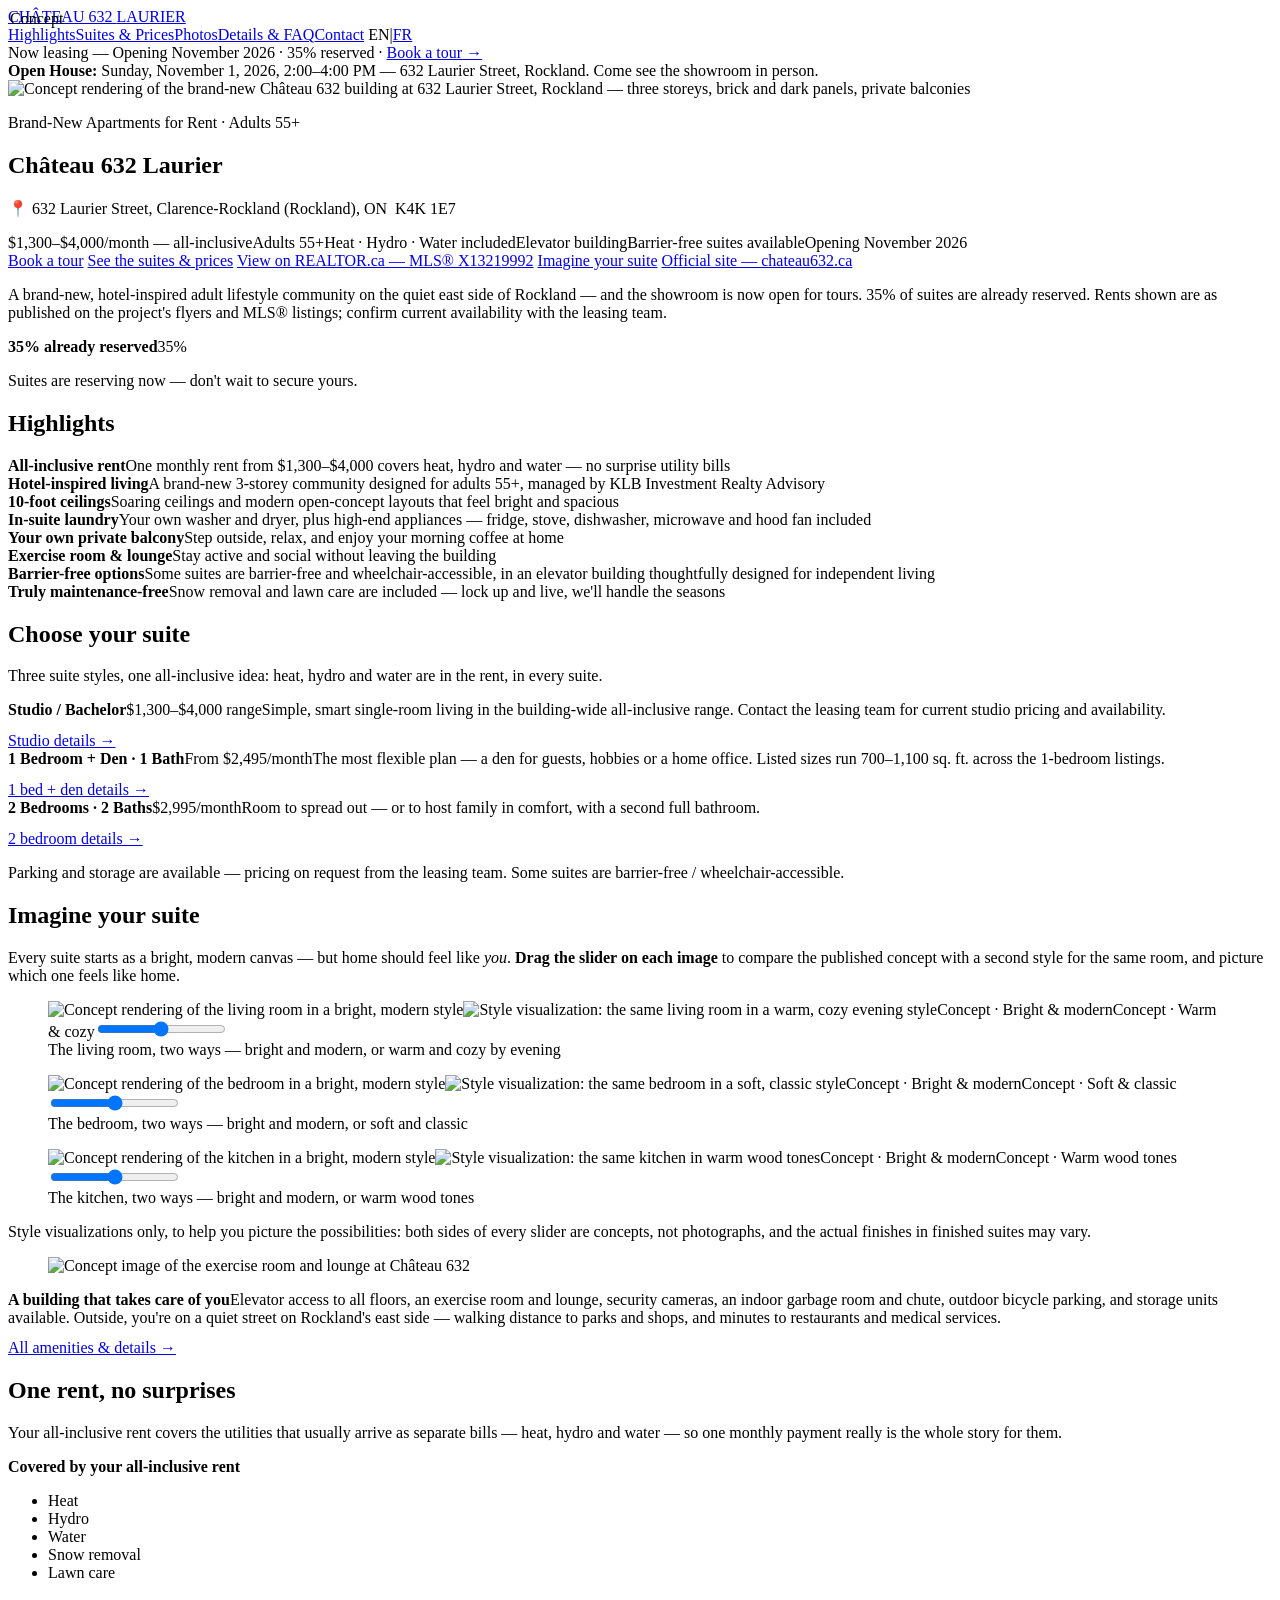
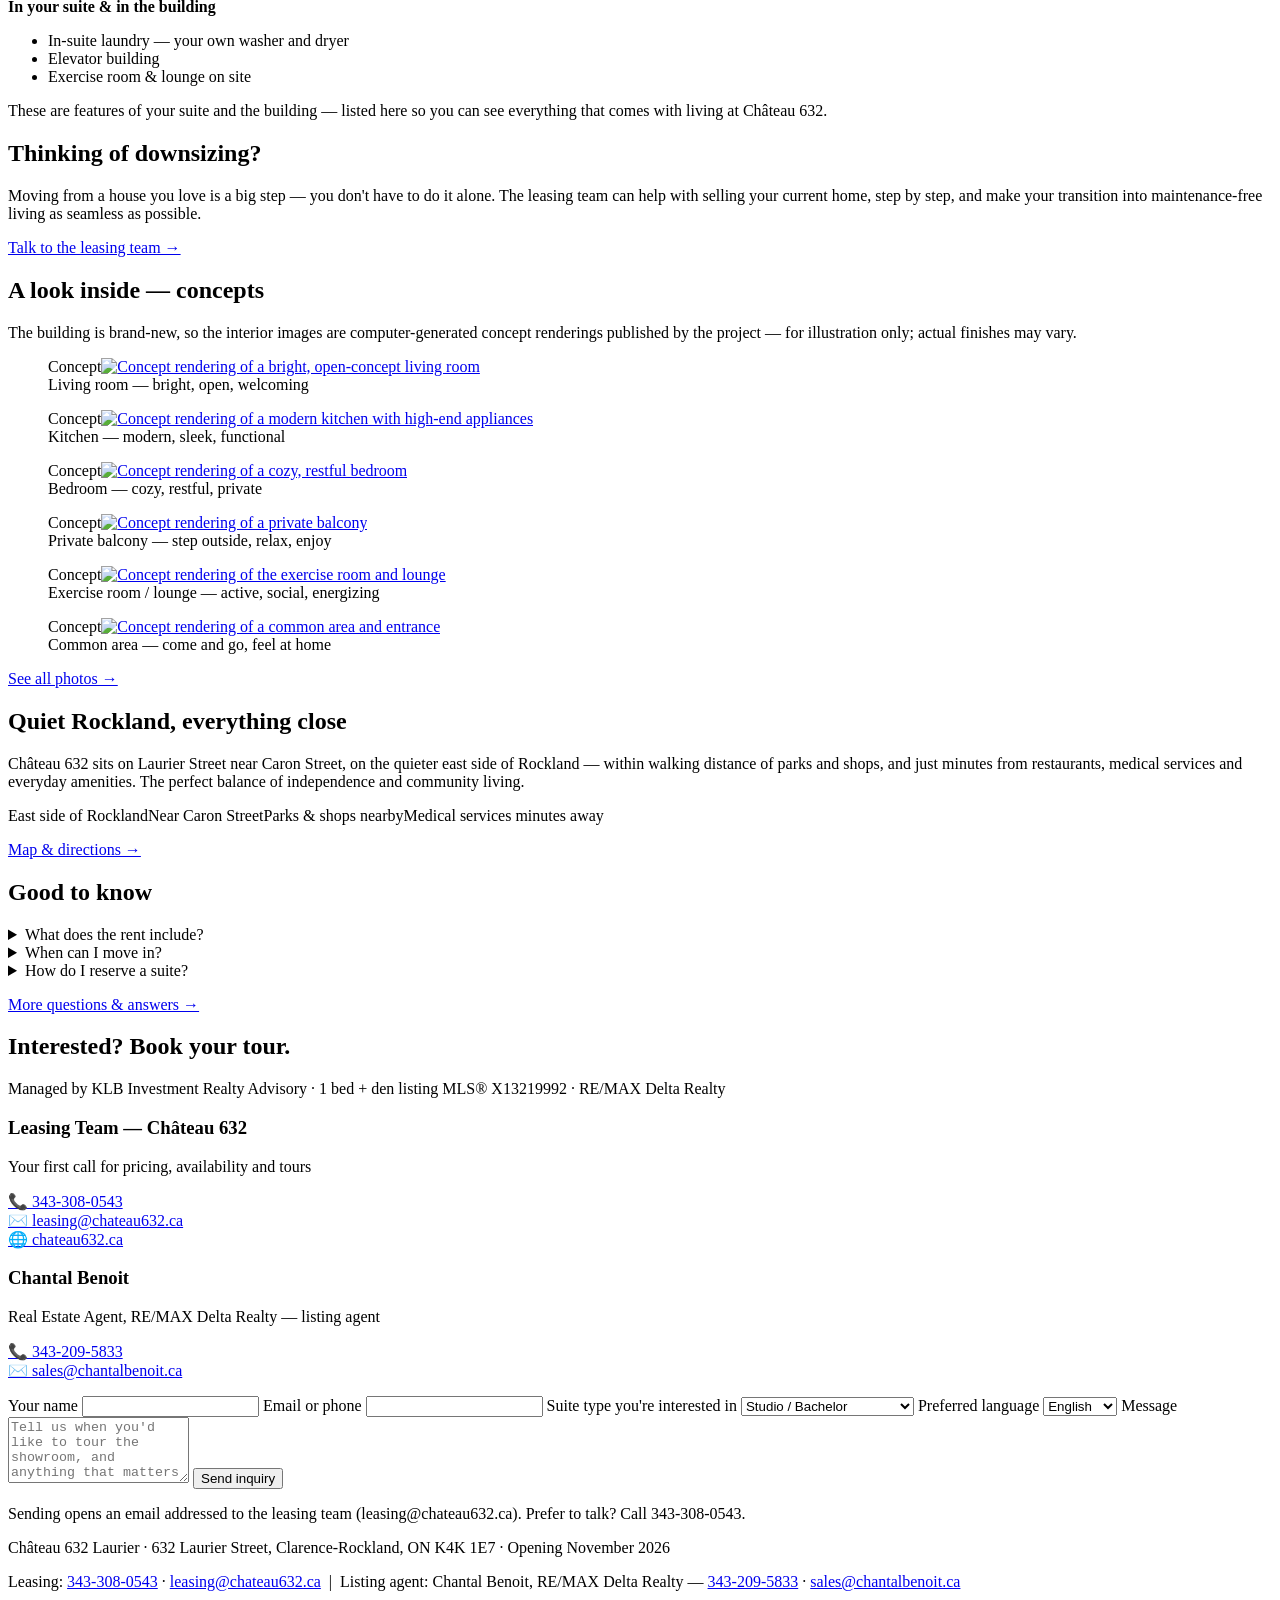
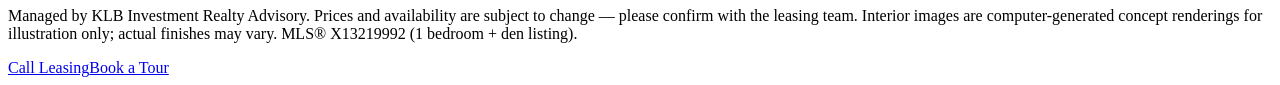
==== index.html @ 570d23df "Château 632 site v3 — root pages" ====
<!DOCTYPE html>
<html lang="en">
<head>
<meta charset="UTF-8">
<meta name="viewport" content="width=device-width, initial-scale=1">
<title>Château 632 Laurier — Brand-New 55+ Apartments for Rent in Rockland, ON | Opening November 2026</title>
<meta name="description" content="Brand-new hotel-inspired 55+ apartment community at 632 Laurier Street, Clarence-Rockland, ON K4K 1E7. Studio, 1 bed + den and 2 bed suites, $1,300–$4,000/month all-inclusive (heat, hydro, water). Opening November 2026 — now reserving. Leasing: 343-308-0543.">
<link rel="canonical" href="https://rockland-rentals.github.io/chateau-632-laurier/">
<link rel="alternate" hreflang="fr" href="fr/">
<link rel="alternate" hreflang="en" href="./">
<link rel="preconnect" href="https://fonts.googleapis.com">
<link rel="preconnect" href="https://fonts.gstatic.com" crossorigin>
<link href="https://fonts.googleapis.com/css2?family=Fraunces:opsz,wght@9..144,500;9..144,600;9..144,700&family=Inter:wght@400;600;700;800&display=swap" rel="stylesheet">
<link rel="icon" href="assets/favicon.svg" type="image/svg+xml">
<meta property="og:type" content="website">
<meta property="og:title" content="Château 632 Laurier — 55+ Apartments for Rent in Rockland, ON">
<meta property="og:description" content="Brand-new hotel-inspired adult living in Clarence-Rockland. All-inclusive $1,300–$4,000/month. Opening November 2026 — 35% already reserved.">
<meta property="og:image" content="https://rockland-rentals.github.io/chateau-632-laurier/assets/img/hero.jpg">
<meta property="og:url" content="https://rockland-rentals.github.io/chateau-632-laurier/">
<link rel="preload" as="image" href="assets/img/hero.jpg">
<link rel="stylesheet" href="assets/style.css">
<script type="application/ld+json">
{"@context":"https://schema.org","@type":"ApartmentComplex","name":"Château 632 Laurier","address":{"@type":"PostalAddress","streetAddress":"632 Laurier Street","addressLocality":"Clarence-Rockland","addressRegion":"ON","postalCode":"K4K 1E7","addressCountry":"CA"},"telephone":"+1-343-308-0543","email":"leasing@chateau632.ca","url":"https://rockland-rentals.github.io/chateau-632-laurier/"}
</script>
</head>
<body>
<header class="topbar">
  <div class="wrap topbar-in">
    <a class="brand" href="#">CHÂTEAU 632 <span>LAURIER</span></a>
    <nav>
      <a href="#highlights">Highlights</a><a href="suites.html">Suites &amp; Prices</a><a href="photos.html">Photos</a><a href="details.html">Details &amp; FAQ</a><a href="#contact">Contact</a>
      <span class="langtoggle" role="group" aria-label="Language / Langue"><span class="langopt is-current" aria-current="true">EN</span><span class="langsep" aria-hidden="true">|</span><a class="langopt" href="fr/">FR</a></span>
    </nav>
  </div>
</header>
<div class="leasebar">Now leasing — Opening November 2026 · 35% reserved · <a href="#contact">Book a tour →</a></div>
<div class="openhouse"><strong>Open House:</strong> Sunday, November 1, 2026, 2:00–4:00 PM — 632 Laurier Street, Rockland. Come see the showroom in person.</div>

<section class="hero">
  <img class="hero-img" src="assets/img/hero.jpg" alt="Concept rendering of the brand-new Château 632 building at 632 Laurier Street, Rockland — three storeys, brick and dark panels, private balconies">
  <div class="hero-card wrap">
    <p class="eyebrow">Brand-New Apartments for Rent · Adults 55+</p>
    <h1>Château 632 Laurier</h1>
    <p class="addr">📍 632 Laurier Street, Clarence-Rockland (Rockland), ON&nbsp; K4K&nbsp;1E7</p>
    <div class="badges">
      <span class="hl">$1,300–$4,000/month — all-inclusive</span><span>Adults 55+</span><span>Heat · Hydro · Water included</span><span>Elevator building</span><span>Barrier-free suites available</span><span>Opening November 2026</span>
    </div>
    <div class="cta-row">
      <a class="btn primary" href="#contact">Book a tour</a>
      <a class="btn" href="suites.html">See the suites &amp; prices</a>
      <a class="btn" href="https://www.realtor.ca/real-estate/29831370/204-206-304-306-632-laurier-street-clarence-rockland-606-town-of-rockland" target="_blank" rel="noopener">View on REALTOR.ca — MLS® X13219992</a>
      <a class="btn" href="#vision">Imagine your suite</a>
      <a class="btn" href="https://chateau632.ca" target="_blank" rel="noopener">Official site — chateau632.ca</a>
    </div>
    <p class="note">A brand-new, hotel-inspired adult lifestyle community on the quiet east side of Rockland — and the showroom is now open for tours. 35% of suites are already reserved. Rents shown are as published on the project's flyers and MLS® listings; confirm current availability with the leasing team.</p>
    <div class="reserved">
      <div class="reserved-top"><strong>35% already reserved</strong><span>35%</span></div>
      <div class="reserved-bar" role="img" aria-label="35 percent of suites already reserved"><div class="reserved-fill"></div></div>
      <p>Suites are reserving now — don't wait to secure yours.</p>
    </div>
  </div>
</section>

<main class="wrap">
  <section id="highlights">
    <h2>Highlights</h2>
    <div class="grid">
      <div class="card"><strong>All-inclusive rent</strong><span>One monthly rent from $1,300–$4,000 covers heat, hydro and water — no surprise utility bills</span></div>
      <div class="card"><strong>Hotel-inspired living</strong><span>A brand-new 3-storey community designed for adults 55+, managed by KLB Investment Realty Advisory</span></div>
      <div class="card"><strong>10-foot ceilings</strong><span>Soaring ceilings and modern open-concept layouts that feel bright and spacious</span></div>
      <div class="card"><strong>In-suite laundry</strong><span>Your own washer and dryer, plus high-end appliances — fridge, stove, dishwasher, microwave and hood fan included</span></div>
      <div class="card"><strong>Your own private balcony</strong><span>Step outside, relax, and enjoy your morning coffee at home</span></div>
      <div class="card"><strong>Exercise room &amp; lounge</strong><span>Stay active and social without leaving the building</span></div>
      <div class="card"><strong>Barrier-free options</strong><span>Some suites are barrier-free and wheelchair-accessible, in an elevator building thoughtfully designed for independent living</span></div>
      <div class="card"><strong>Truly maintenance-free</strong><span>Snow removal and lawn care are included — lock up and live, we'll handle the seasons</span></div>
    </div>
  </section>

  <section id="suites">
    <h2>Choose your suite</h2>
    <p>Three suite styles, one all-inclusive idea: heat, hydro and water are in the rent, in every suite.</p>
    <div class="grid">
      <div class="card"><strong>Studio / Bachelor</strong><span class="price">$1,300–$4,000 range</span><span>Simple, smart single-room living in the building-wide all-inclusive range. Contact the leasing team for current studio pricing and availability.</span><p style="margin:.8em 0 0"><a class="btn" href="suites.html">Studio details →</a></p></div>
      <div class="card"><strong>1 Bedroom + Den · 1 Bath</strong><span class="price">From $2,495/month</span><span>The most flexible plan — a den for guests, hobbies or a home office. Listed sizes run 700–1,100 sq. ft. across the 1-bedroom listings.</span><p style="margin:.8em 0 0"><a class="btn" href="suites.html">1 bed + den details →</a></p></div>
      <div class="card"><strong>2 Bedrooms · 2 Baths</strong><span class="price">$2,995/month</span><span>Room to spread out — or to host family in comfort, with a second full bathroom.</span><p style="margin:.8em 0 0"><a class="btn" href="suites.html">2 bedroom details →</a></p></div>
    </div>
    <p class="note">Parking and storage are available — pricing on request from the leasing team. Some suites are barrier-free / wheelchair-accessible.</p>
  </section>


  <section id="vision" class="concepts">
    <h2>Imagine your suite</h2>
    <p>Every suite starts as a bright, modern canvas — but home should feel like <em>you</em>. <strong>Drag the slider on each image</strong> to compare the published concept with a second style for the same room, and picture which one feels like home.</p>
    <div class="compare-grid">
      <figure>
        <div class="compare"><img src="assets/img/living-room.jpg" alt="Concept rendering of the living room in a bright, modern style"><img class="cmp-top" src="assets/img/living-room-alt.jpg" alt="Style visualization: the same living room in a warm, cozy evening style"><span class="cmp-label left">Concept · Bright &amp; modern</span><span class="cmp-label right">Concept · Warm &amp; cozy</span><input type="range" min="0" max="100" value="50" aria-label="Slide to compare the living room in bright and modern, and warm and cozy styles"></div>
        <figcaption>The living room, two ways — bright and modern, or warm and cozy by evening</figcaption>
      </figure>
      <figure>
        <div class="compare"><img src="assets/img/bedroom.jpg" alt="Concept rendering of the bedroom in a bright, modern style"><img class="cmp-top" src="assets/img/bedroom-alt.jpg" alt="Style visualization: the same bedroom in a soft, classic style"><span class="cmp-label left">Concept · Bright &amp; modern</span><span class="cmp-label right">Concept · Soft &amp; classic</span><input type="range" min="0" max="100" value="50" aria-label="Slide to compare the bedroom in bright and modern, and soft and classic styles"></div>
        <figcaption>The bedroom, two ways — bright and modern, or soft and classic</figcaption>
      </figure>
      <figure>
        <div class="compare"><img src="assets/img/kitchen.jpg" alt="Concept rendering of the kitchen in a bright, modern style"><img class="cmp-top" src="assets/img/kitchen-alt.jpg" alt="Style visualization: the same kitchen in warm wood tones"><span class="cmp-label left">Concept · Bright &amp; modern</span><span class="cmp-label right">Concept · Warm wood tones</span><input type="range" min="0" max="100" value="50" aria-label="Slide to compare the kitchen in bright and modern, and warm wood-tone styles"></div>
        <figcaption>The kitchen, two ways — bright and modern, or warm wood tones</figcaption>
      </figure>
    </div>
    <p class="note">Style visualizations only, to help you picture the possibilities: both sides of every slider are concepts, not photographs, and the actual finishes in finished suites may vary.</p>
  </section>

  <section id="amenities">
    <div class="grid two" style="align-items:stretch">
      <figure class="feature-photo"><img src="assets/img/exercise-lounge.jpg" alt="Concept image of the exercise room and lounge at Château 632"><span class="concept-tag" style="position:absolute;top:10px;left:10px;z-index:2">Concept</span></figure>
      <div class="card"><strong>A building that takes care of you</strong><span>Elevator access to all floors, an exercise room and lounge, security cameras, an indoor garbage room and chute, outdoor bicycle parking, and storage units available. Outside, you're on a quiet street on Rockland's east side — walking distance to parks and shops, and minutes to restaurants and medical services.</span><p style="margin:.8em 0 0"><a class="btn" href="details.html">All amenities &amp; details →</a></p></div>
    </div>
  </section>


  <section id="included">
    <h2>One rent, no surprises</h2>
    <p>Your all-inclusive rent covers the utilities that usually arrive as separate bills — heat, hydro and water — so one monthly payment really is the whole story for them.</p>
    <div class="grid two">
      <div class="card"><strong>Covered by your all-inclusive rent</strong>
        <ul class="checklist">
          <li>Heat</li>
          <li>Hydro</li>
          <li>Water</li>
          <li>Snow removal</li>
          <li>Lawn care</li>
        </ul>
      </div>
      <div class="card"><strong>In your suite &amp; in the building</strong>
        <ul class="checklist">
          <li>In-suite laundry — your own washer and dryer</li>
          <li>Elevator building</li>
          <li>Exercise room &amp; lounge on site</li>
        </ul>
        <p class="note">These are features of your suite and the building — listed here so you can see everything that comes with living at Château 632.</p>
      </div>
    </div>
  </section>

  <section id="downsizing" class="concepts">
    <h2>Thinking of downsizing?</h2>
    <p>Moving from a house you love is a big step — you don't have to do it alone. The leasing team can help with selling your current home, step by step, and make your transition into maintenance-free living as seamless as possible.</p>
    <p><a class="btn primary" href="#contact">Talk to the leasing team →</a></p>
  </section>

  <section id="photos">
    <h2>A look inside — concepts</h2>
    <p class="note">The building is brand-new, so the interior images are computer-generated concept renderings published by the project — for illustration only; actual finishes may vary.</p>
    <div class="gallery">
      <figure><span class="concept-tag">Concept</span><a href="assets/img/living-room.jpg"><img src="assets/img/living-room.jpg" alt="Concept rendering of a bright, open-concept living room"></a><figcaption>Living room — bright, open, welcoming</figcaption></figure>
      <figure><span class="concept-tag">Concept</span><a href="assets/img/kitchen.jpg"><img src="assets/img/kitchen.jpg" alt="Concept rendering of a modern kitchen with high-end appliances"></a><figcaption>Kitchen — modern, sleek, functional</figcaption></figure>
      <figure><span class="concept-tag">Concept</span><a href="assets/img/bedroom.jpg"><img src="assets/img/bedroom.jpg" alt="Concept rendering of a cozy, restful bedroom"></a><figcaption>Bedroom — cozy, restful, private</figcaption></figure>
      <figure><span class="concept-tag">Concept</span><a href="assets/img/balcony.jpg"><img src="assets/img/balcony.jpg" alt="Concept rendering of a private balcony"></a><figcaption>Private balcony — step outside, relax, enjoy</figcaption></figure>
      <figure><span class="concept-tag">Concept</span><a href="assets/img/exercise-lounge.jpg"><img src="assets/img/exercise-lounge.jpg" alt="Concept rendering of the exercise room and lounge"></a><figcaption>Exercise room / lounge — active, social, energizing</figcaption></figure>
      <figure><span class="concept-tag">Concept</span><a href="assets/img/common-area.jpg"><img src="assets/img/common-area.jpg" alt="Concept rendering of a common area and entrance"></a><figcaption>Common area — come and go, feel at home</figcaption></figure>
    </div>
    <p><a class="btn" href="photos.html">See all photos →</a></p>
  </section>

  <section id="location">
    <h2>Quiet Rockland, everything close</h2>
    <p>Château 632 sits on Laurier Street near Caron Street, on the quieter east side of Rockland — within walking distance of parks and shops, and just minutes from restaurants, medical services and everyday amenities. The perfect balance of independence and community living.</p>
    <div class="badges">
      <span>East side of Rockland</span><span>Near Caron Street</span><span>Parks &amp; shops nearby</span><span>Medical services minutes away</span>
    </div>
    <p><a class="btn" href="details.html#location">Map &amp; directions →</a></p>
  </section>

  <section id="faq-teaser" class="faq">
    <h2>Good to know</h2>
    <details><summary>What does the rent include?</summary><p>Heat, hydro and water are included in every suite's rent, and snow removal and lawn care are included too. Parking and storage are available — ask the leasing team for current pricing.</p></details>
    <details><summary>When can I move in?</summary><p>Château 632 opens in November 2026, and reservations are open now — 35% of suites are already reserved. The showroom is open for tours.</p></details>
    <details><summary>How do I reserve a suite?</summary><p>Call the leasing team at <a href="tel:+13433080543">343-308-0543</a> or email <a href="mailto:leasing@chateau632.ca">leasing@chateau632.ca</a> to book a tour and choose your suite.</p></details>
    <p><a class="btn" href="details.html#faq">More questions &amp; answers →</a></p>
  </section>

  <section id="contact">
    <h2>Interested? Book your tour.</h2>
    <p class="note">Managed by KLB Investment Realty Advisory · 1 bed + den listing MLS® X13219992 · RE/MAX Delta Realty</p>
    <div class="grid two">
      <div class="card contact-card">
        <h3>Leasing Team — Château 632</h3>
        <p>Your first call for pricing, availability and tours</p>
        <p><a href="tel:+13433080543">📞 343-308-0543</a><br><a href="mailto:leasing@chateau632.ca">✉️ leasing@chateau632.ca</a><br><a href="https://chateau632.ca" target="_blank" rel="noopener">🌐 chateau632.ca</a></p>
      </div>
      <div class="card contact-card">
        <h3>Chantal Benoit</h3>
        <p>Real Estate Agent, RE/MAX Delta Realty — listing agent</p>
        <p><a href="tel:+13432095833">📞 343-209-5833</a><br><a href="mailto:sales@chantalbenoit.ca">✉️ sales@chantalbenoit.ca</a></p>
      </div>
    </div>

    <form name="inquiry" method="POST" class="form">
      <label>Your name <input name="name" required></label>
      <label>Email or phone <input name="contact" required></label>
      <label>Suite type you're interested in
        <select name="suite">
          <option>Studio / Bachelor</option>
          <option>1 Bedroom + Den, 1 Bath</option>
          <option>2 Bedrooms, 2 Baths</option>
          <option>Not sure yet</option>
        </select>
      </label>
      <label>Preferred language
        <select name="language">
          <option>English</option>
          <option>Français</option>
        </select>
      </label>
      <label>Message <textarea name="message" rows="4" placeholder="Tell us when you'd like to tour the showroom, and anything that matters to you — floor, balcony, barrier-free features…"></textarea></label>
      <button class="btn primary" type="submit">Send inquiry</button>
      <p class="note">Sending opens an email addressed to the leasing team (leasing@chateau632.ca). Prefer to talk? Call 343-308-0543.</p>
    </form>
  </section>
</main>

<footer>
  <div class="wrap">
    <p>Château 632 Laurier · 632 Laurier Street, Clarence-Rockland, ON K4K 1E7 · Opening November 2026</p>
    <p>Leasing: <a href="tel:+13433080543">343-308-0543</a> · <a href="mailto:leasing@chateau632.ca">leasing@chateau632.ca</a> &nbsp;|&nbsp; Listing agent: Chantal Benoit, RE/MAX Delta Realty — <a href="tel:+13432095833">343-209-5833</a> · <a href="mailto:sales@chantalbenoit.ca">sales@chantalbenoit.ca</a></p>
    <p class="small">Managed by KLB Investment Realty Advisory. Prices and availability are subject to change — please confirm with the leasing team. Interior images are computer-generated concept renderings for illustration only; actual finishes may vary. MLS® X13219992 (1 bedroom + den listing).</p>
  </div>
</footer>

<div class="callbar">
  <a href="tel:+13433080543">Call Leasing</a><a href="#contact">Book a Tour</a>
</div>
<script src="assets/site.js"></script>
</body>
</html>
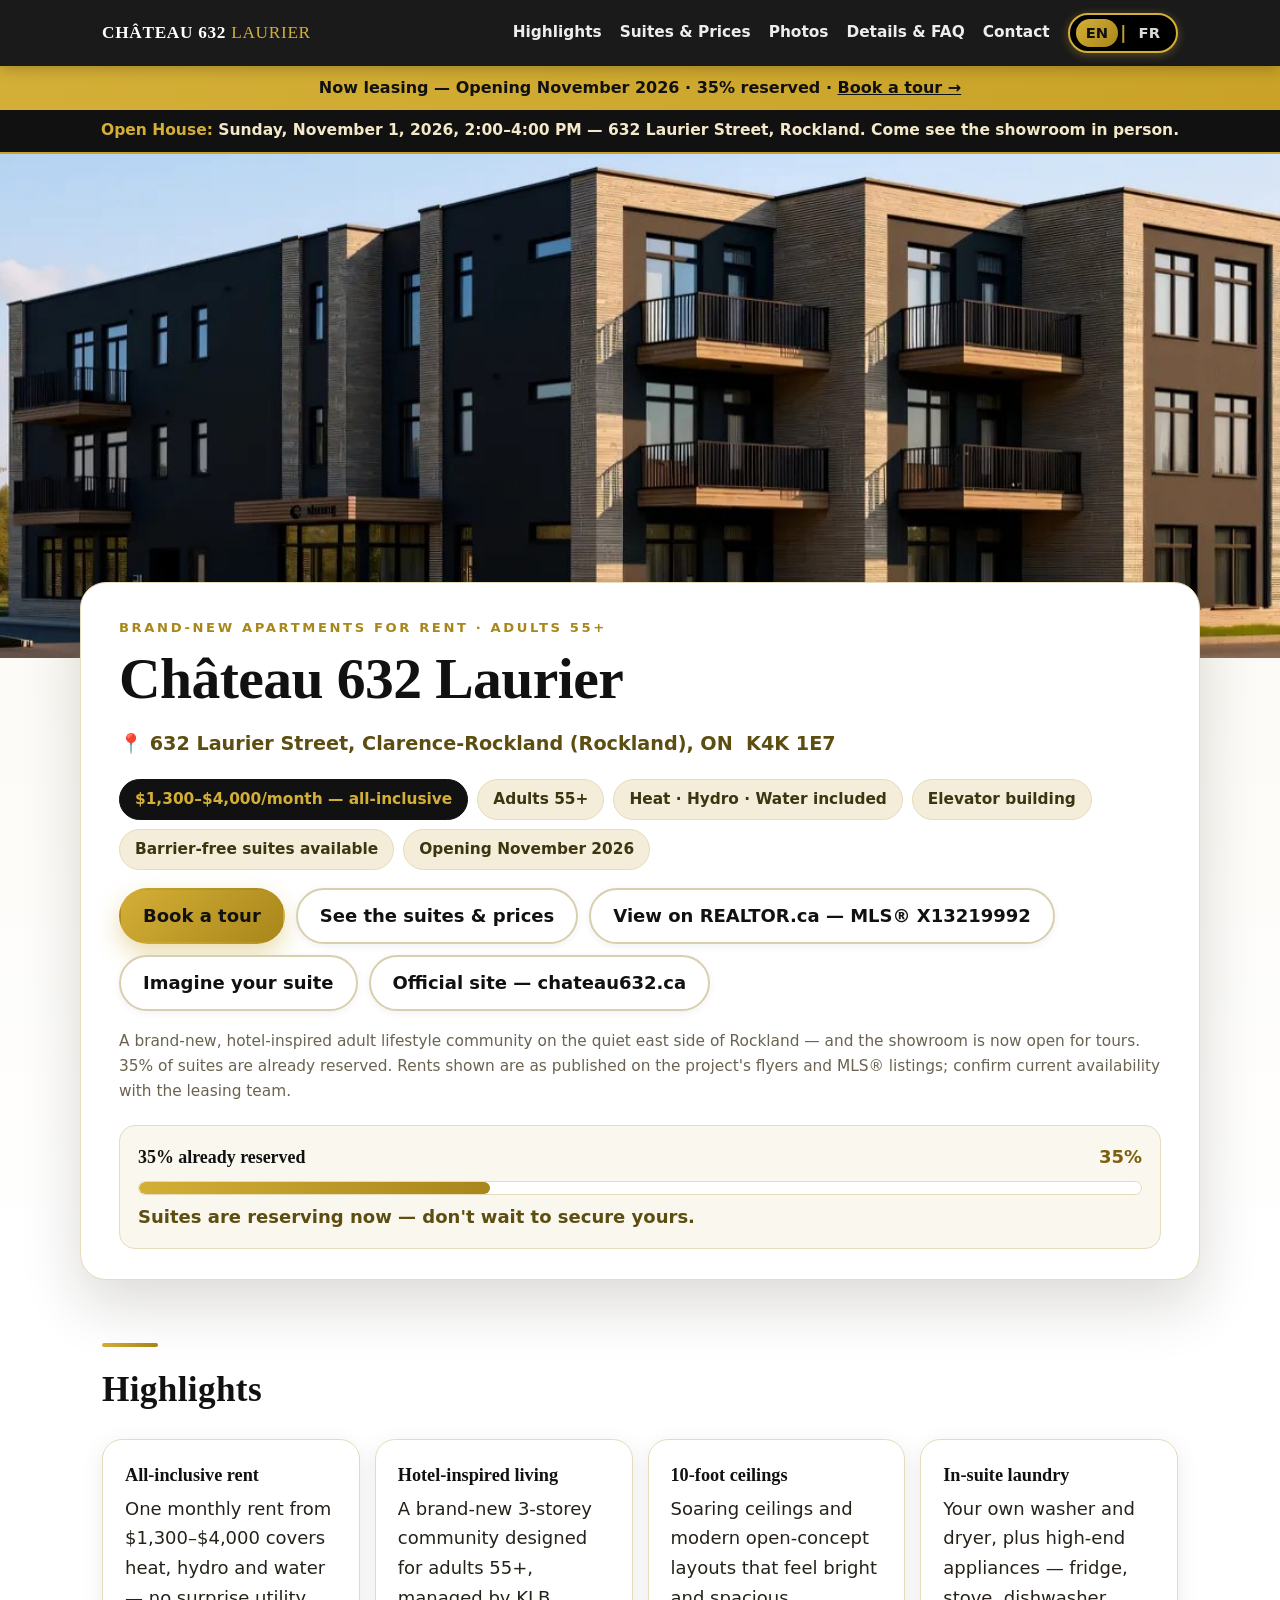
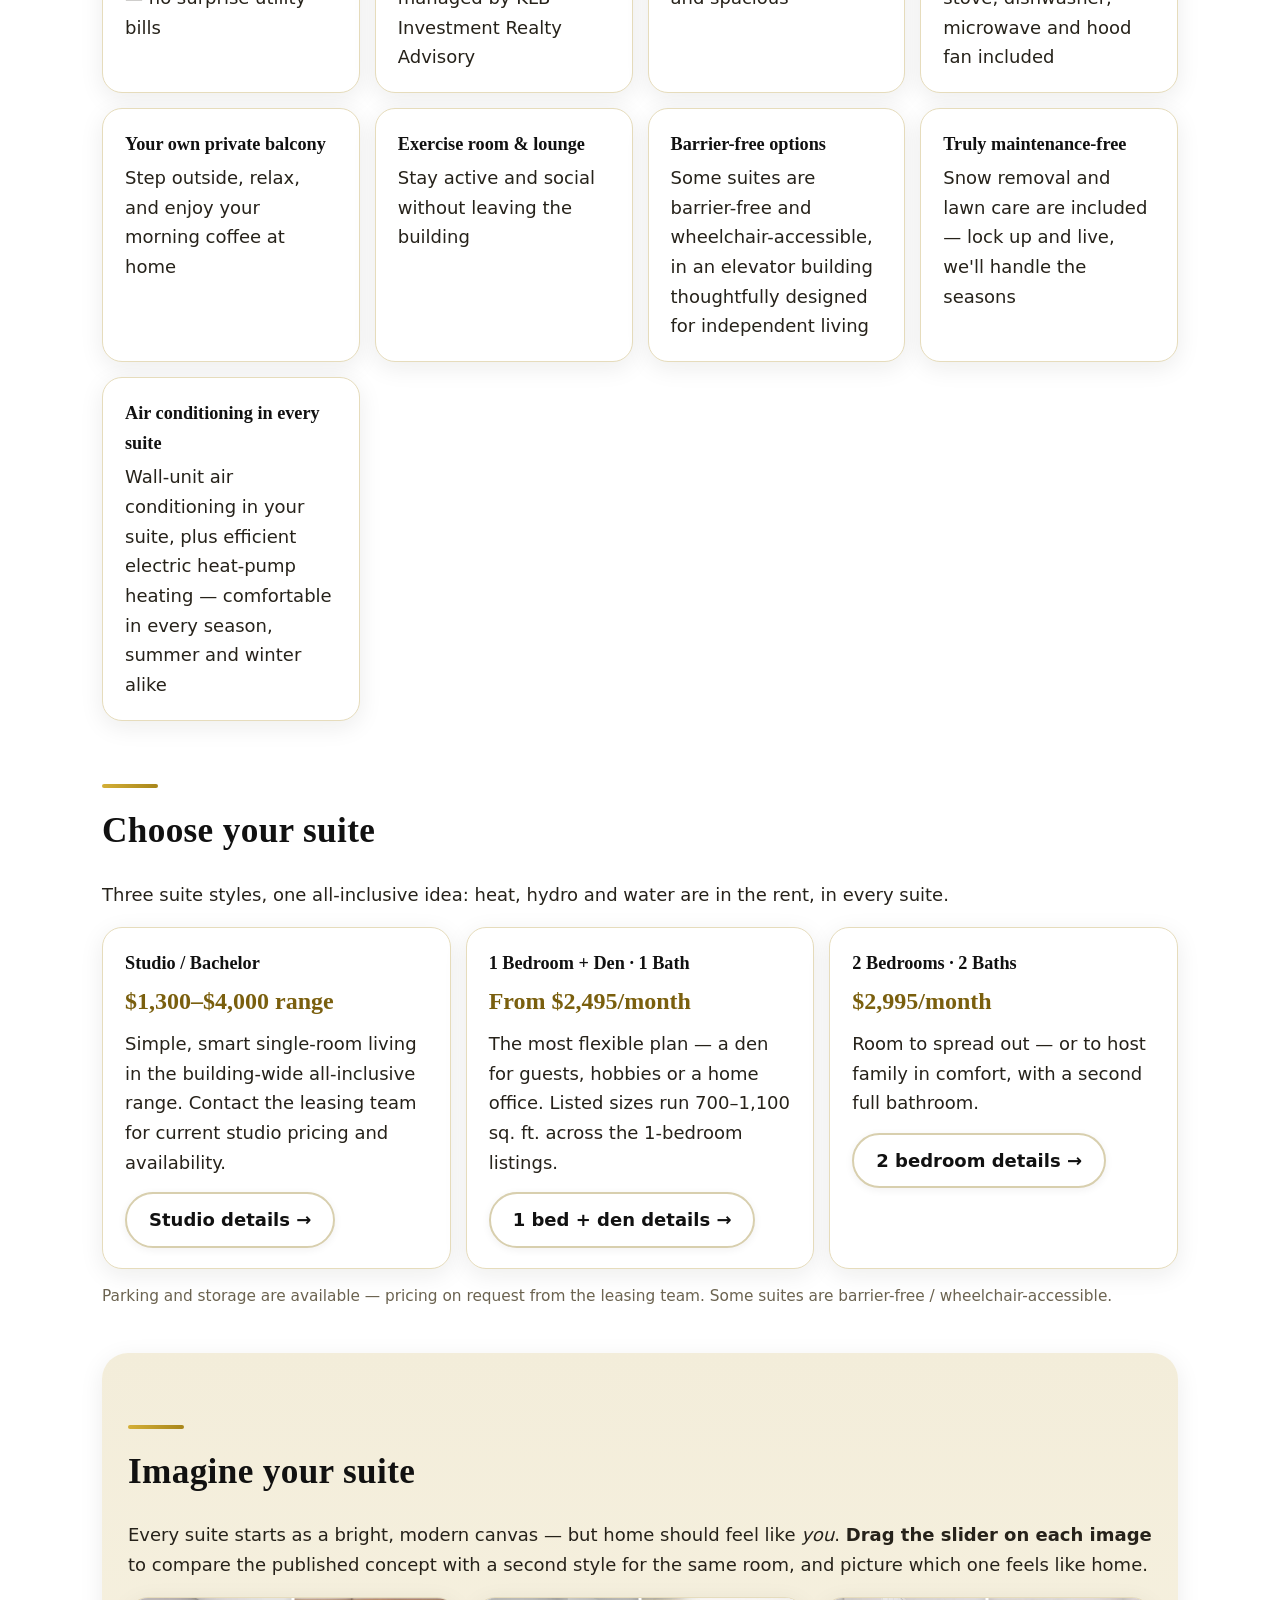
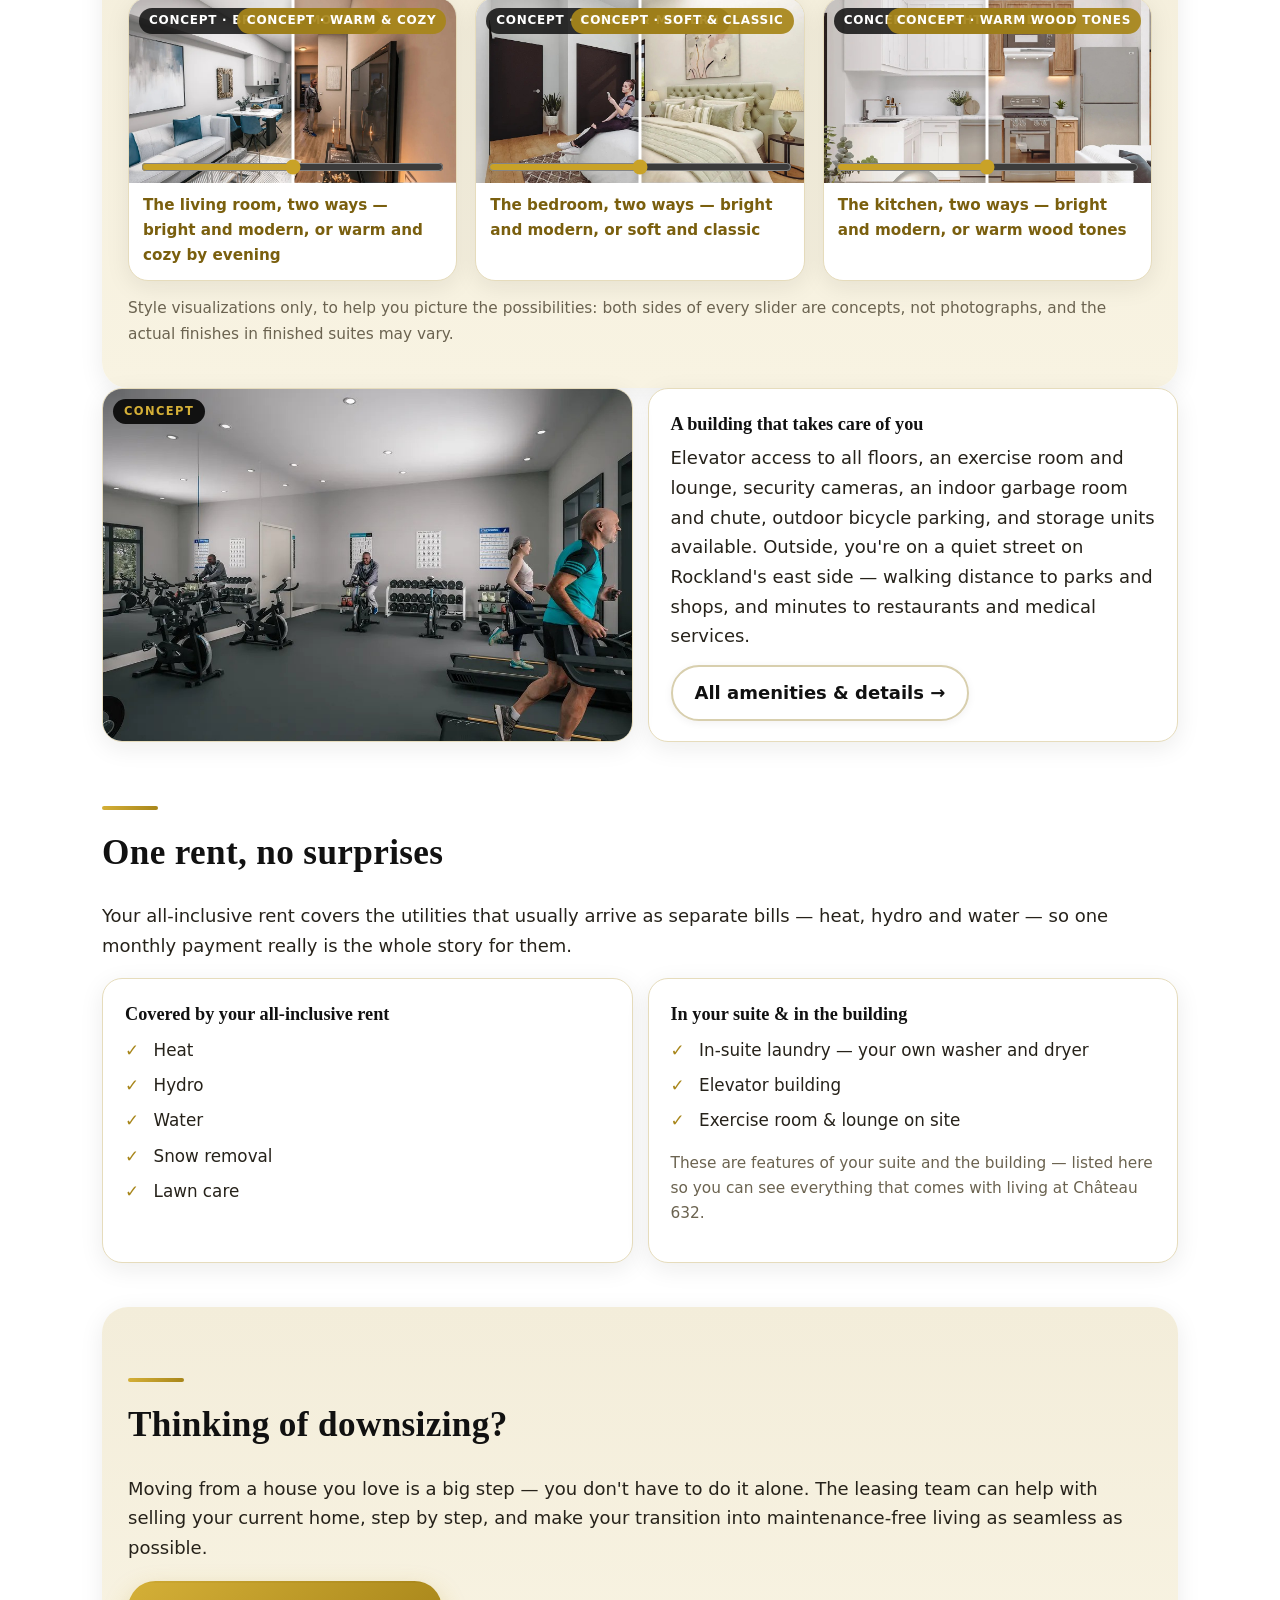
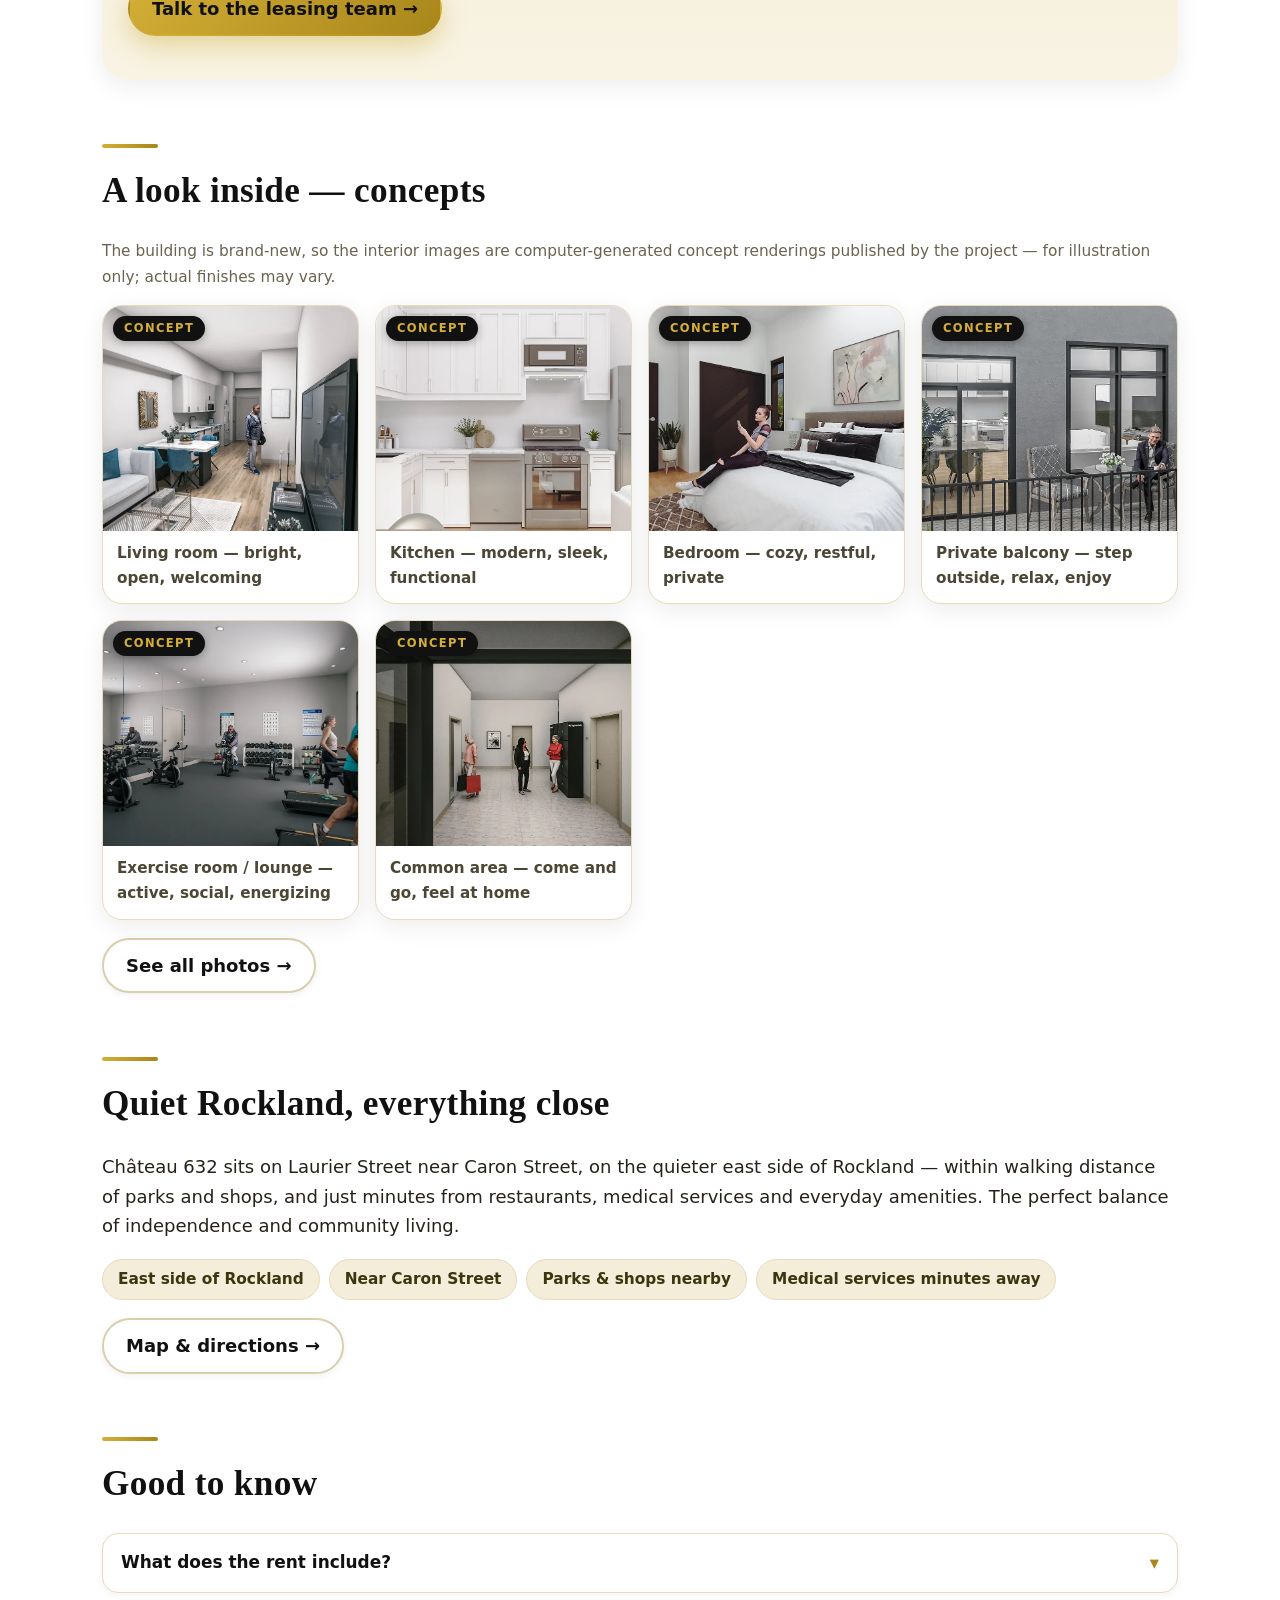
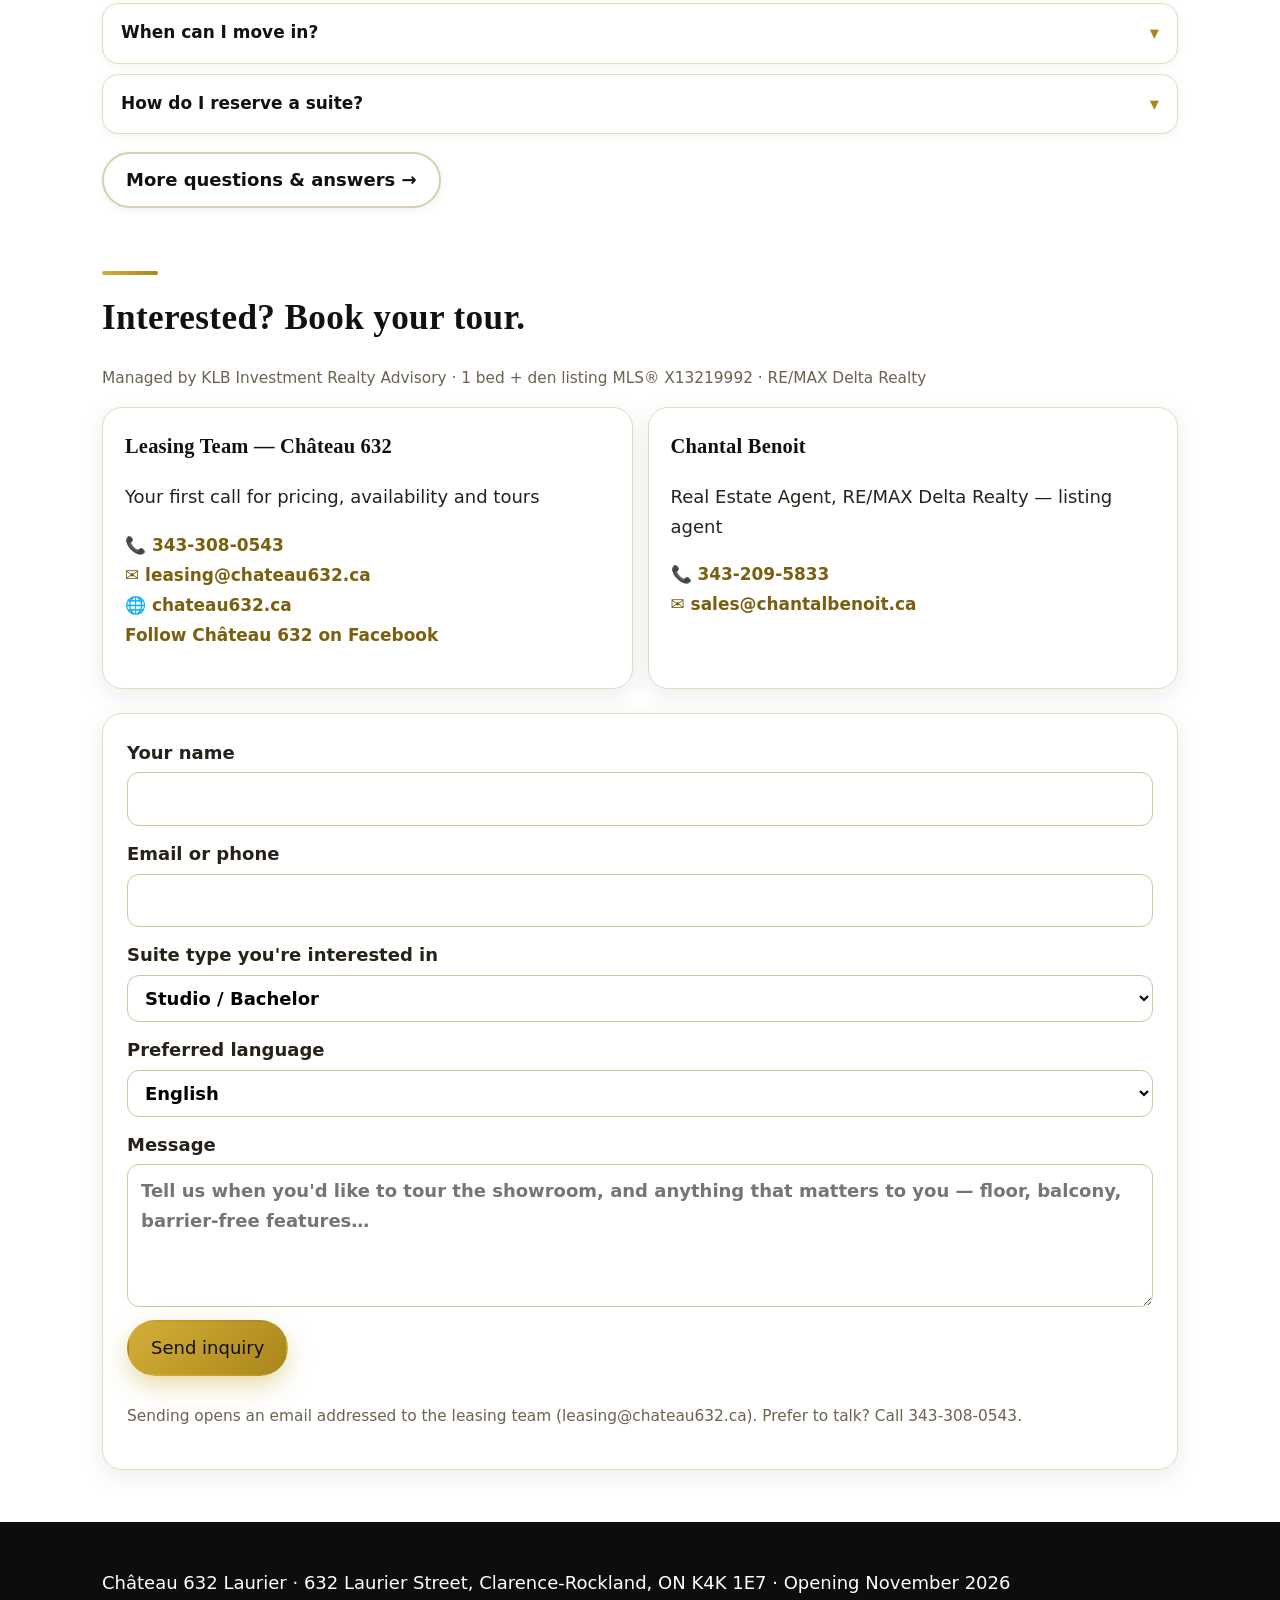
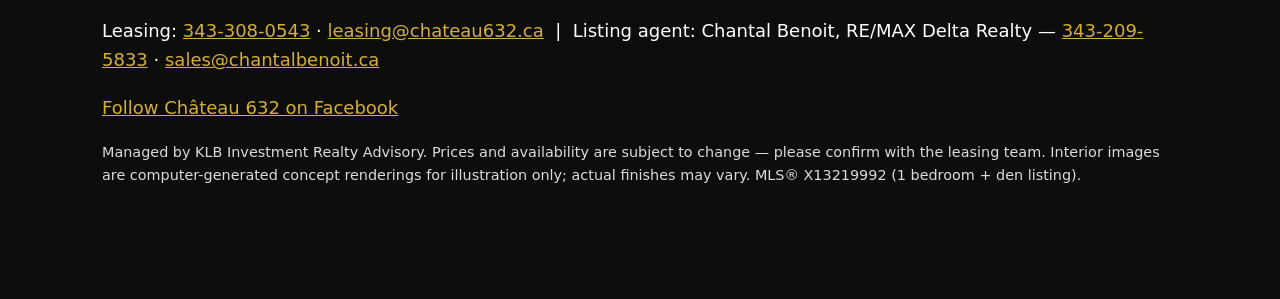
==== commit 7c609b1c: "Château 632 site v4 — A/C, construction timeline, suite numbers, Facebook link, construction aerial" ====
--- a/index.html
+++ b/index.html
@@ -73,6 +73,7 @@
       <div class="card"><strong>Exercise room &amp; lounge</strong><span>Stay active and social without leaving the building</span></div>
       <div class="card"><strong>Barrier-free options</strong><span>Some suites are barrier-free and wheelchair-accessible, in an elevator building thoughtfully designed for independent living</span></div>
       <div class="card"><strong>Truly maintenance-free</strong><span>Snow removal and lawn care are included — lock up and live, we'll handle the seasons</span></div>
+      <div class="card"><strong>Air conditioning in every suite</strong><span>Wall-unit air conditioning in your suite, plus efficient electric heat-pump heating — comfortable in every season, summer and winter alike</span></div>
     </div>
   </section>
 
@@ -184,7 +185,7 @@
       <div class="card contact-card">
         <h3>Leasing Team — Château 632</h3>
         <p>Your first call for pricing, availability and tours</p>
-        <p><a href="tel:+13433080543">📞 343-308-0543</a><br><a href="mailto:leasing@chateau632.ca">✉️ leasing@chateau632.ca</a><br><a href="https://chateau632.ca" target="_blank" rel="noopener">🌐 chateau632.ca</a></p>
+        <p><a href="tel:+13433080543">📞 343-308-0543</a><br><a href="mailto:leasing@chateau632.ca">✉️ leasing@chateau632.ca</a><br><a href="https://chateau632.ca" target="_blank" rel="noopener">🌐 chateau632.ca</a><br><a href="https://www.facebook.com/Chateau632" target="_blank" rel="noopener">Follow Château 632 on Facebook</a></p>
       </div>
       <div class="card contact-card">
         <h3>Chantal Benoit</h3>
@@ -221,6 +222,7 @@
   <div class="wrap">
     <p>Château 632 Laurier · 632 Laurier Street, Clarence-Rockland, ON K4K 1E7 · Opening November 2026</p>
     <p>Leasing: <a href="tel:+13433080543">343-308-0543</a> · <a href="mailto:leasing@chateau632.ca">leasing@chateau632.ca</a> &nbsp;|&nbsp; Listing agent: Chantal Benoit, RE/MAX Delta Realty — <a href="tel:+13432095833">343-209-5833</a> · <a href="mailto:sales@chantalbenoit.ca">sales@chantalbenoit.ca</a></p>
+    <p><a href="https://www.facebook.com/Chateau632" target="_blank" rel="noopener">Follow Château 632 on Facebook</a></p>
     <p class="small">Managed by KLB Investment Realty Advisory. Prices and availability are subject to change — please confirm with the leasing team. Interior images are computer-generated concept renderings for illustration only; actual finishes may vary. MLS® X13219992 (1 bedroom + den listing).</p>
   </div>
 </footer>
--- a/assets/style.css
+++ b/assets/style.css
@@ -0,0 +1,151 @@
+:root{
+  --black:#111111; --ink:#26221a; --gold:#c9a227; --gold2:#a8861a; --goldbright:#d4af37;
+  --sand:#f3edda; --sand2:#e6dcbc; --cream:#faf7ef; --paper:#ffffff;
+  --shadow:0 6px 24px rgba(30,25,10,.08); --shadow-lg:0 24px 60px rgba(30,25,10,.16); --radius:20px;
+}
+*{box-sizing:border-box}
+html{scroll-behavior:smooth}
+body{margin:0;font-family:"Inter",system-ui,-apple-system,"Segoe UI",Roboto,Arial,sans-serif;color:var(--ink);background:var(--paper);line-height:1.65;font-size:18px;-webkit-font-smoothing:antialiased;text-rendering:optimizeLegibility}
+h1,h2,h3{font-family:"Fraunces",Georgia,"Times New Roman",serif;font-weight:600;color:var(--black);letter-spacing:.01em}
+.wrap{max-width:1120px;margin:0 auto;padding:0 22px}
+img{max-width:100%}
+::selection{background:var(--sand2)}
+
+/* Top bar */
+.topbar{background:rgba(17,17,17,.96);color:#fff;position:sticky;top:0;z-index:20;box-shadow:0 2px 14px rgba(0,0,0,.25);backdrop-filter:blur(10px)}
+.topbar-in{display:flex;justify-content:space-between;align-items:center;gap:16px;padding:13px 22px}
+.brand{color:#fff;text-decoration:none;font-weight:800;font-size:1.08rem;font-family:"Fraunces",Georgia,serif;letter-spacing:.04em}
+.brand span{font-weight:400;color:var(--goldbright)}
+.topbar nav{display:flex;gap:18px;flex-wrap:wrap;align-items:center}
+.topbar nav a{color:#fff;text-decoration:none;font-size:.96rem;font-weight:600;opacity:.92}
+.topbar nav a:hover{opacity:1;text-decoration:underline}
+.topbar nav a.lang{border:1.5px solid var(--goldbright);color:var(--goldbright);border-radius:999px;padding:1px 12px;font-weight:700;opacity:1}
+.topbar nav .langtoggle{display:inline-flex;align-items:center;gap:2px;background:#000;border:2px solid var(--goldbright);border-radius:999px;padding:3px 6px;box-shadow:0 2px 10px rgba(212,175,55,.35)}
+.topbar nav .langtoggle .langopt{color:#fff;font-size:.92rem;font-weight:700;padding:2px 10px;border-radius:999px;opacity:.85;text-decoration:none}
+.topbar nav .langtoggle a.langopt:hover{opacity:1;text-decoration:underline}
+.topbar nav .langtoggle .langopt.is-current{background:linear-gradient(135deg,var(--goldbright),var(--gold2));color:#111;opacity:1}
+.topbar nav .langtoggle .langsep{color:var(--goldbright);font-weight:800;opacity:.9}
+
+/* Leasing + open house bars */
+.leasebar{background:linear-gradient(90deg,var(--goldbright),var(--gold));color:#111;text-align:center;padding:9px 16px;font-weight:700;font-size:1rem}
+.leasebar a{color:#111;font-weight:800;text-decoration:underline}
+.openhouse{background:#111;color:#f3e9c8;text-align:center;padding:8px 16px;font-weight:600;font-size:.97rem;border-bottom:2px solid var(--gold)}
+.openhouse strong{color:var(--goldbright)}
+
+/* Hero */
+.hero{background:linear-gradient(180deg,var(--cream),var(--paper));padding-bottom:0}
+.hero-img{width:100%;height:56vh;min-height:340px;object-fit:cover;display:block}
+.hero-card{background:var(--paper);border:1px solid var(--sand2);border-radius:26px;box-shadow:var(--shadow-lg);padding:34px 38px 30px;margin-top:-76px;position:relative;z-index:2}
+.eyebrow{text-transform:uppercase;letter-spacing:.2em;color:var(--gold2);font-weight:800;margin:0;font-size:.82rem}
+h1{font-size:clamp(2.3rem,5.4vw,3.6rem);line-height:1.04;margin:.18em 0 .25em;letter-spacing:-.01em}
+h2{font-size:clamp(1.65rem,3.2vw,2.2rem);margin:1.8em 0 .55em}
+h2::before{content:"";display:block;width:56px;height:4px;border-radius:99px;background:linear-gradient(90deg,var(--goldbright),var(--gold2));margin-bottom:14px}
+h3{font-size:1.28rem;margin:1.2em 0 .4em}
+.addr{font-size:1.2rem;font-weight:600;color:#5c4d10}
+.badges{display:flex;gap:9px;flex-wrap:wrap;margin:16px 0}
+.badges span{background:var(--sand);color:#3d3410;border:1px solid var(--sand2);border-radius:999px;padding:7px 15px;font-weight:700;font-size:.96rem}
+.badges span.hl{background:var(--black);color:var(--goldbright);border-color:var(--black)}
+.cta-row{display:flex;gap:11px;flex-wrap:wrap;margin:18px 0}
+.btn{display:inline-block;border:2px solid #d8cfae;color:var(--black);background:#fff;text-decoration:none;font-weight:700;border-radius:999px;padding:11px 22px;box-shadow:0 2px 8px rgba(30,25,10,.06);transition:transform .15s ease,background .15s ease,box-shadow .15s ease}
+.btn:hover{transform:translateY(-1px);background:var(--sand);box-shadow:0 8px 20px rgba(30,25,10,.12)}
+.btn.primary{background:linear-gradient(135deg,var(--goldbright),var(--gold2));border-color:transparent;color:#111;box-shadow:0 10px 24px rgba(201,162,39,.38)}
+.btn.primary:hover{filter:brightness(1.06);background:linear-gradient(135deg,var(--goldbright),var(--gold2))}
+.note{color:#6b6350;font-size:.96rem}
+.small{font-size:.9rem}
+
+/* Cards and grids */
+.grid{display:grid;grid-template-columns:repeat(auto-fit,minmax(240px,1fr));gap:15px}
+.grid.two{grid-template-columns:repeat(auto-fit,minmax(290px,1fr))}
+.card{background:#fff;border:1px solid var(--sand2);border-radius:var(--radius);padding:20px 22px;box-shadow:var(--shadow);transition:transform .25s ease,box-shadow .25s ease}
+.card:hover{transform:translateY(-3px);box-shadow:var(--shadow-lg)}
+.card strong{display:block;font-size:1.14rem;color:var(--black);margin-bottom:4px;font-family:"Fraunces",Georgia,serif;font-weight:600}
+.card .price{display:block;font-size:1.5rem;color:#7a5f0e;font-family:"Fraunces",Georgia,serif;font-weight:700;margin:.15em 0 .3em}
+.contact-card h3{margin:.1em 0}
+.contact-card a{color:#7a5f0e;font-weight:700;text-decoration:none;font-size:1.06rem}
+.contact-card a:hover{text-decoration:underline}
+.feature-photo{margin:0;border-radius:var(--radius);overflow:hidden;box-shadow:var(--shadow);border:1px solid var(--sand2);position:relative}
+.feature-photo img{width:100%;height:100%;min-height:240px;object-fit:cover;display:block}
+
+/* Gallery */
+.gallery{display:grid;grid-template-columns:repeat(auto-fit,minmax(250px,1fr));gap:16px}
+.gallery figure{margin:0;background:#fff;border-radius:var(--radius);overflow:hidden;box-shadow:var(--shadow);border:1px solid var(--sand2);position:relative}
+.gallery img{width:100%;height:225px;object-fit:cover;display:block;transition:transform .35s ease}
+.gallery figure:hover img{transform:scale(1.04)}
+.gallery figcaption{font-size:.95rem;color:#4c4636;padding:10px 14px 12px;font-weight:600}
+.concept-tag{display:inline-block;background:var(--black);color:var(--goldbright);font-size:.72rem;font-weight:800;letter-spacing:.12em;border-radius:999px;padding:3px 11px;text-transform:uppercase}
+.gallery .concept-tag{position:absolute;top:10px;left:10px;z-index:2;box-shadow:0 2px 8px rgba(0,0,0,.3)}
+.concepts{background:linear-gradient(180deg,var(--sand),#f8f3e2);border-radius:26px;padding:8px 26px 26px;margin-top:44px;box-shadow:var(--shadow)}
+
+/* Before/after compare sliders (Plantagenet pattern, Château colours) */
+.compare-grid{display:grid;grid-template-columns:repeat(auto-fit,minmax(300px,1fr));gap:18px}
+.compare-grid figure{margin:0;background:#fff;border-radius:var(--radius);overflow:hidden;box-shadow:var(--shadow);border:1px solid var(--sand2)}
+.compare-grid figcaption{font-size:.95rem;color:#7a5f0e;padding:10px 14px 12px;font-weight:600}
+.compare{position:relative;aspect-ratio:16/9;overflow:hidden;--pos:50%}
+.compare>img{position:absolute;inset:0;width:100%;height:100%;object-fit:cover}
+.compare>img.cmp-top{clip-path:inset(0 0 0 var(--pos))}
+.compare::after{content:"";position:absolute;top:0;bottom:0;left:var(--pos);width:3px;background:#fff;box-shadow:0 0 8px rgba(0,0,0,.4);transform:translateX(-50%)}
+.cmp-label{position:absolute;top:10px;background:rgba(17,17,17,.85);color:#fff;font-size:.75rem;font-weight:800;letter-spacing:.06em;padding:3px 10px;border-radius:999px;text-transform:uppercase;z-index:2}
+.cmp-label.left{left:10px}.cmp-label.right{right:10px;background:rgba(168,134,26,.92)}
+.compare input[type=range]{position:absolute;left:0;right:0;bottom:8px;width:calc(100% - 24px);margin:0 12px;accent-color:var(--gold);z-index:3;cursor:ew-resize}
+
+/* 35% reserved progress */
+.reserved{margin-top:20px;background:var(--cream);border:1px solid var(--sand2);border-radius:16px;padding:16px 18px}
+.reserved-top{display:flex;justify-content:space-between;align-items:baseline;gap:12px}
+.reserved-top strong{font-family:"Fraunces",Georgia,serif;font-size:1.12rem;color:var(--black)}
+.reserved-top span{font-weight:800;color:#7a5f0e}
+.reserved-bar{height:14px;background:#fff;border:1px solid var(--sand2);border-radius:999px;overflow:hidden;margin:9px 0 7px}
+.reserved-fill{height:100%;width:35%;background:linear-gradient(90deg,var(--goldbright),var(--gold2));border-radius:999px}
+.reserved p{margin:0;font-weight:600;color:#5c4d10}
+
+/* Included-value checklist */
+.checklist{list-style:none;padding:0;margin:.4em 0}
+.checklist li{margin:.45em 0;font-size:1.05rem;padding-left:1.7em;position:relative}
+.checklist li::before{content:"✓";position:absolute;left:0;top:0;color:var(--gold2);font-weight:800}
+
+/* Suite table */
+.table-wrap{overflow-x:auto;border:1px solid var(--sand2);border-radius:var(--radius);box-shadow:var(--shadow)}
+table.suites{border-collapse:collapse;width:100%;min-width:620px;background:#fff;font-size:1rem}
+table.suites th{background:var(--black);color:var(--goldbright);text-align:left;padding:13px 16px;font-family:"Fraunces",Georgia,serif;font-size:1.05rem}
+table.suites td{padding:13px 16px;border-top:1px solid var(--sand2);vertical-align:top}
+table.suites tr td:first-child{font-weight:700}
+
+/* FAQ accordion */
+#faq details,.faq details{background:#fff;border:1px solid var(--sand2);border-radius:16px;padding:14px 18px;margin:10px 0;box-shadow:0 2px 10px rgba(30,25,10,.05)}
+#faq summary,.faq summary{font-weight:700;color:var(--black);cursor:pointer;font-size:1.06rem;list-style:none;display:flex;justify-content:space-between;align-items:center;gap:12px}
+#faq summary::-webkit-details-marker,.faq summary::-webkit-details-marker{display:none}
+#faq summary::after,.faq summary::after{content:"▾";color:var(--gold2);font-size:1.15rem;transition:transform .25s ease;flex:none}
+#faq details[open ] summary::after,.faq details[open ] summary::after{transform:rotate(180deg)}
+#faq details p,.faq details p{margin:.5em 0 .2em}
+
+/* Lightbox */
+.lightbox{position:fixed;inset:0;background:rgba(15,13,5,.94);display:none;align-items:center;justify-content:center;z-index:60;flex-direction:column}
+.lightbox.open{display:flex}
+.lightbox img{max-width:94vw;max-height:82vh;border-radius:12px;box-shadow:0 20px 60px rgba(0,0,0,.5)}
+.lightbox .lb-cap{color:#fff;margin-top:12px;font-size:1rem;text-align:center;padding:0 16px}
+.lightbox button{position:absolute;background:rgba(255,255,255,.14);color:#fff;border:0;border-radius:999px;width:46px;height:46px;font-size:1.3rem;cursor:pointer}
+.lightbox button:hover{background:rgba(255,255,255,.3)}
+.lb-close{top:16px;right:16px}.lb-prev{left:14px;top:50%}.lb-next{right:14px;top:50%}
+
+/* Lists, map, form */
+.uses{list-style:none;padding:0}
+.uses li{margin:.55em 0;font-size:1.06rem;background:var(--cream);border-left:5px solid var(--gold);border-radius:12px;padding:10px 16px;box-shadow:0 2px 8px rgba(30,25,10,.05)}
+.map{width:100%;height:380px;border:0;border-radius:var(--radius);box-shadow:var(--shadow)}
+.form{display:grid;gap:13px;margin-top:24px;background:#fff;border:1px solid var(--sand2);padding:24px;border-radius:var(--radius);box-shadow:var(--shadow)}
+.form label{display:grid;gap:5px;font-weight:600}
+.form input,.form textarea,.form select{font:inherit;padding:11px 13px;border:1px solid #cfc69e;border-radius:12px;width:100%;background:#fff}
+.form input:focus,.form textarea:focus,.form select:focus{outline:2px solid var(--gold);outline-offset:1px;border-color:var(--gold)}
+.form button{justify-self:start;cursor:pointer;font:inherit}
+
+/* Footer and mobile call bar */
+footer{background:#0d0d0b;color:#fff;margin-top:52px;padding:28px 0 96px}
+footer a{color:var(--goldbright)}
+footer .small{opacity:.85}
+.callbar{position:fixed;left:0;right:0;bottom:0;background:rgba(255,255,255,.97);border-top:1px solid #ddd;display:none;z-index:30;box-shadow:0 -4px 16px rgba(0,0,0,.1)}
+.callbar a{flex:1;text-align:center;padding:14px 4px;font-weight:800;color:#7a5f0e;text-decoration:none;border-right:1px solid #eee}
+.callbar a:first-child{background:var(--black);color:var(--goldbright)}
+@media(max-width:700px){.callbar{display:flex}.topbar nav a:not(.lang):not(.langopt){display:none}.topbar nav .langtoggle{display:inline-flex}.concepts{padding:8px 16px 20px}.hero-card{padding:24px 20px 20px;margin-top:-44px;border-radius:20px}.hero-img{height:44vh;min-height:260px}body{font-size:17px}}
+
+/* Reveal on scroll */
+.reveal{opacity:0;transform:translateY(16px);transition:opacity .6s ease,transform .6s ease}
+.reveal.in{opacity:1;transform:none}
+@media (prefers-reduced-motion: reduce){*{transition:none!important;scroll-behavior:auto}.reveal{opacity:1;transform:none}}
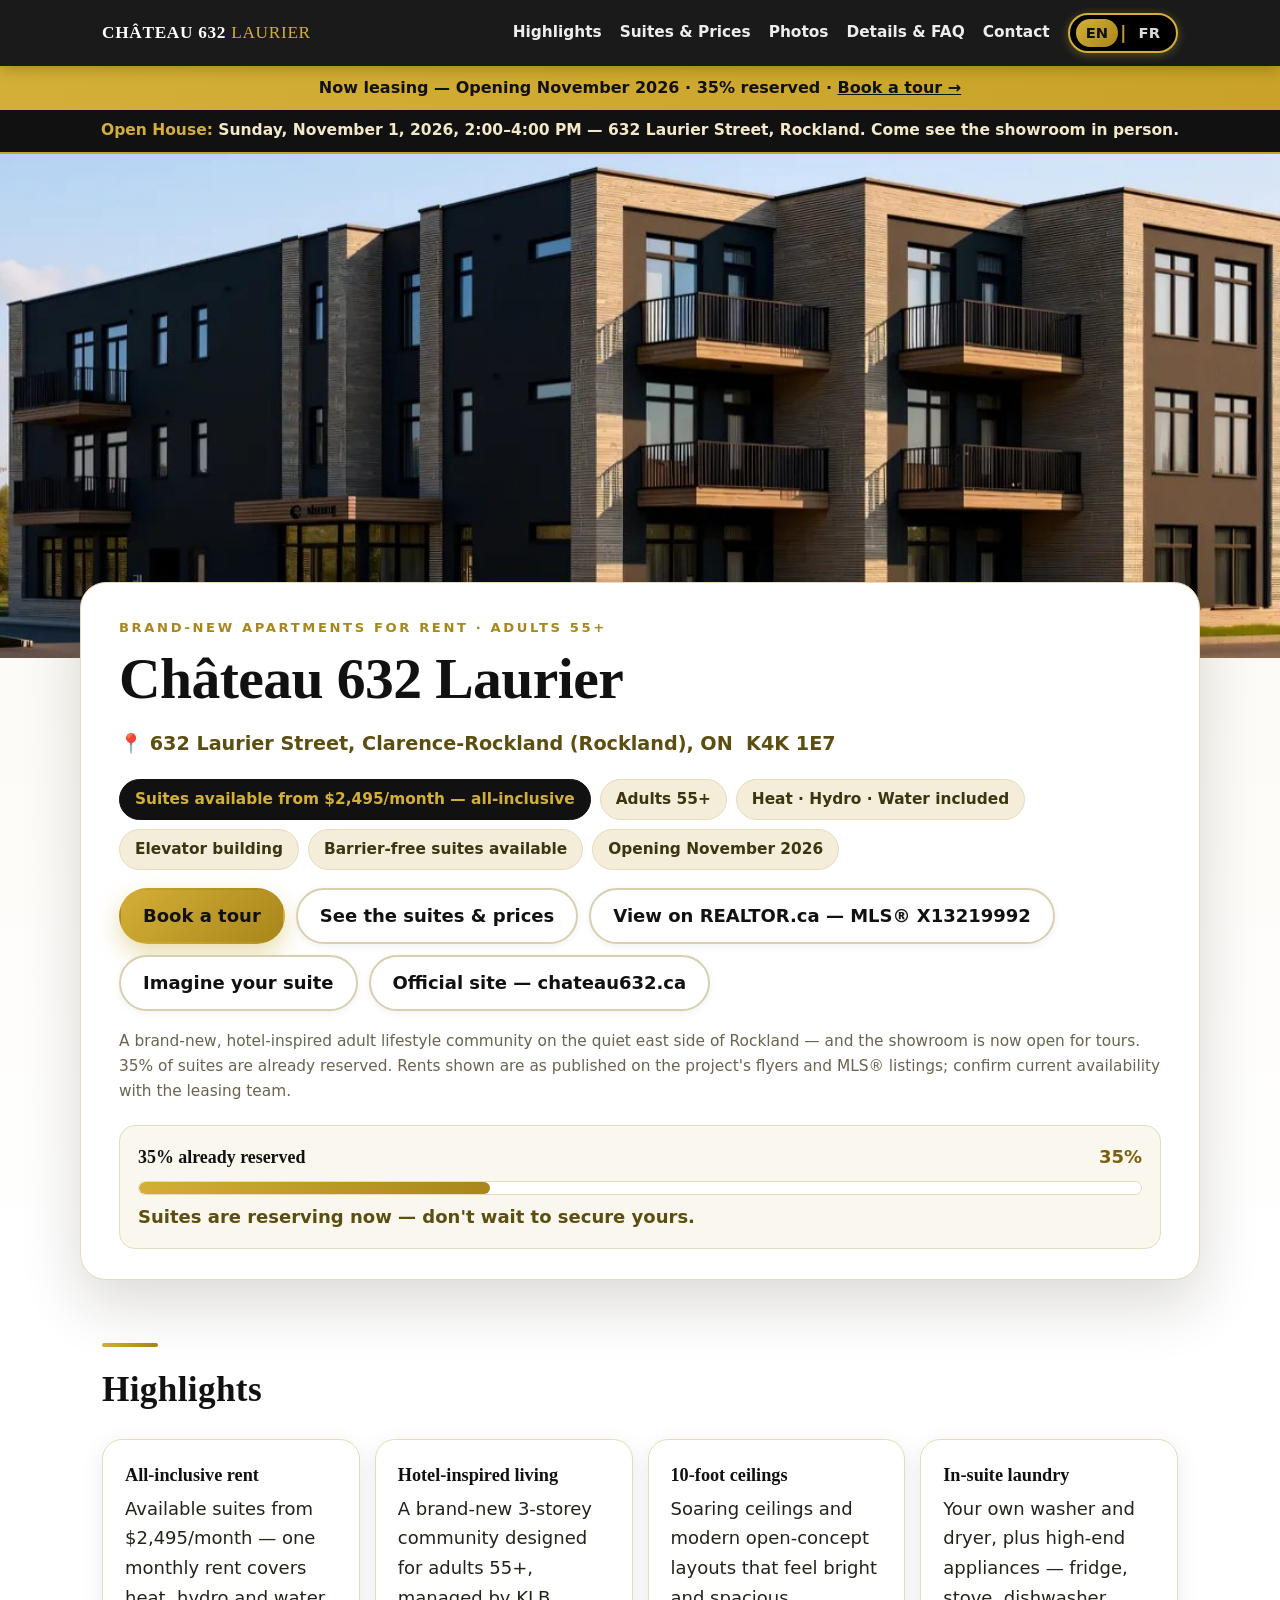
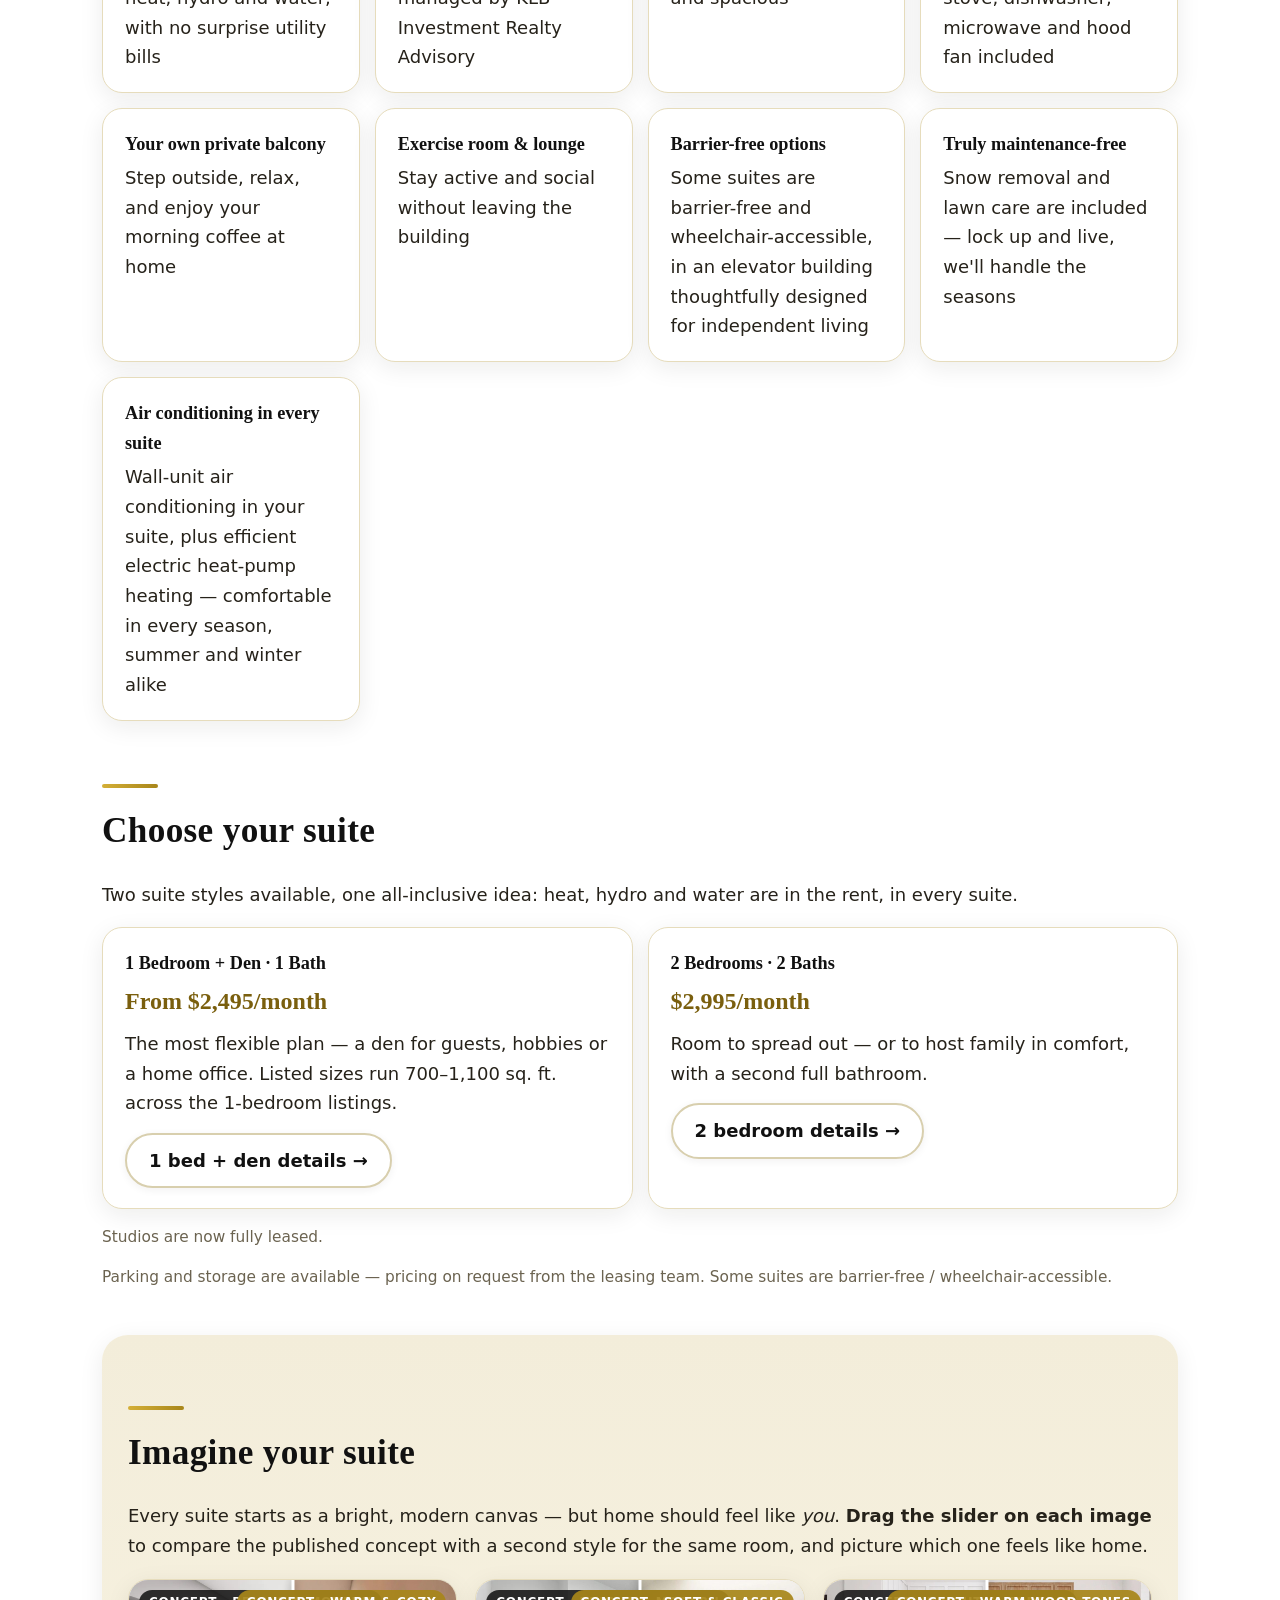
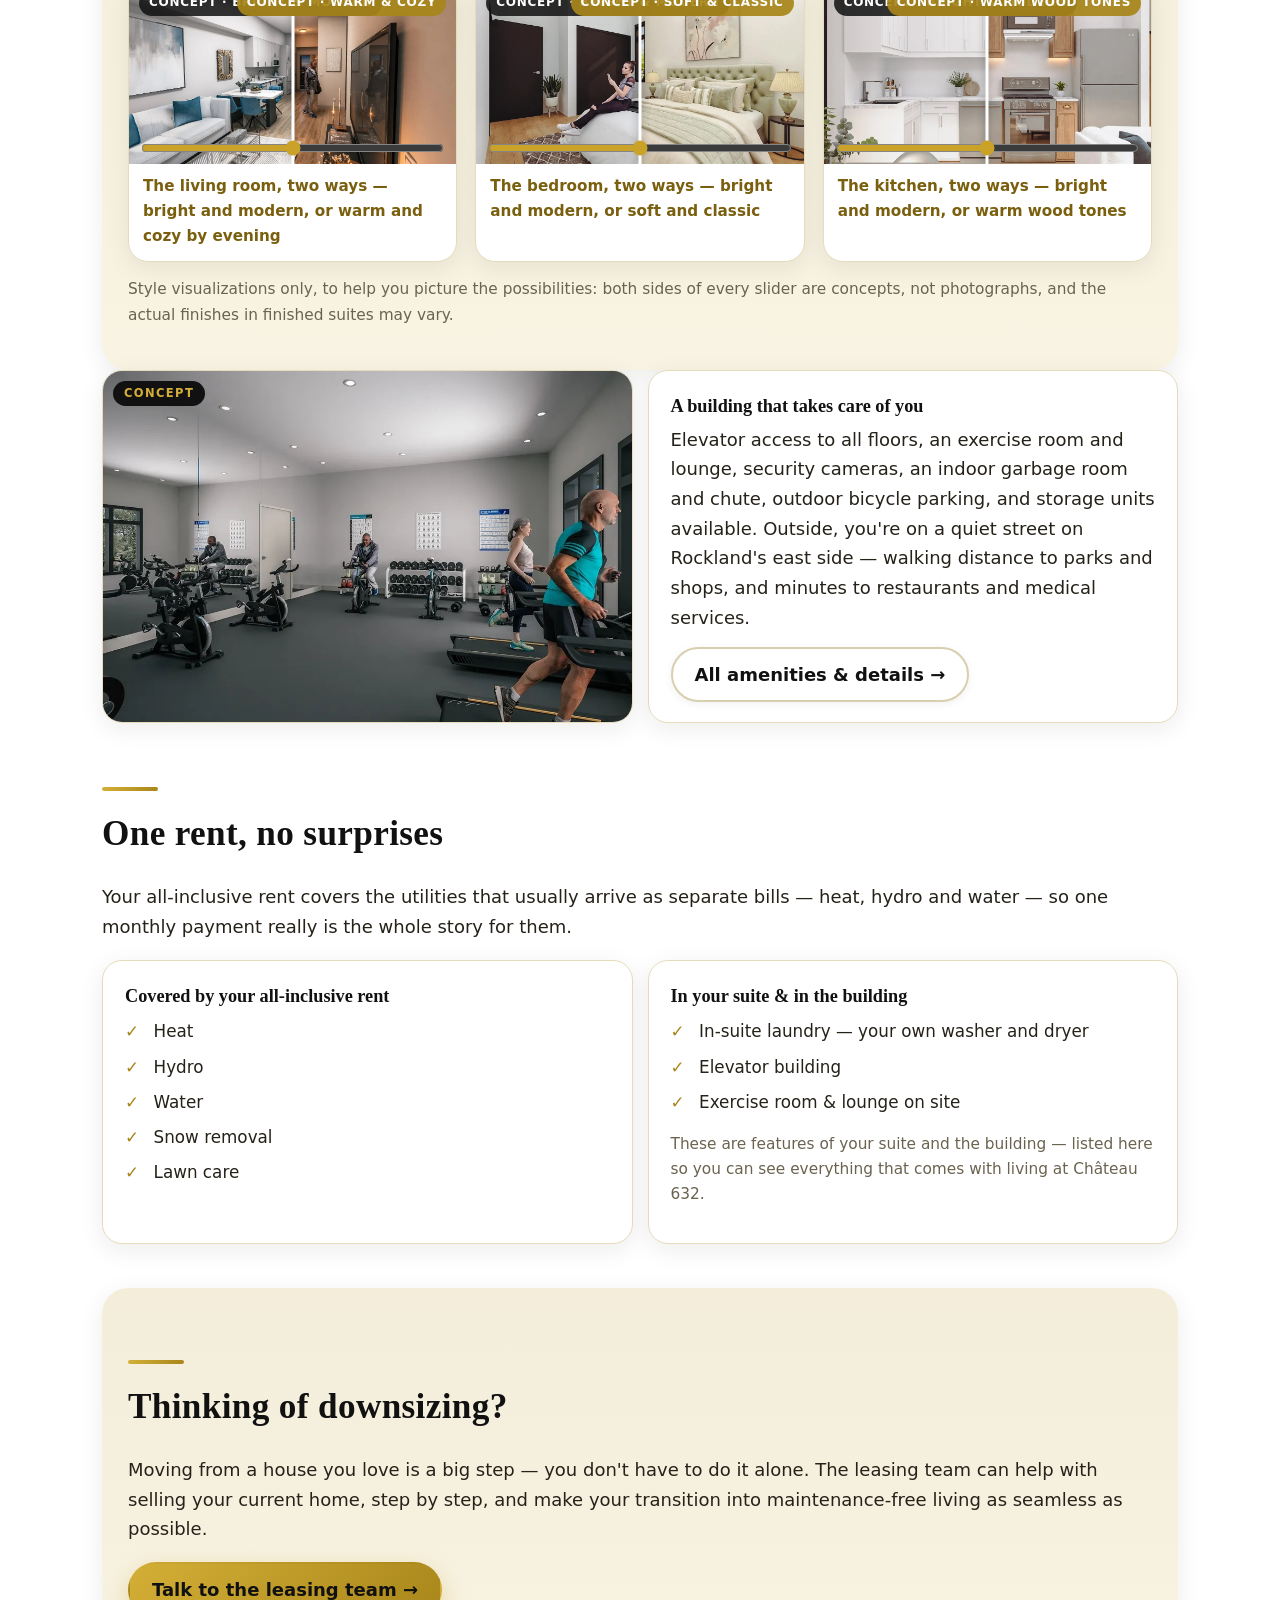
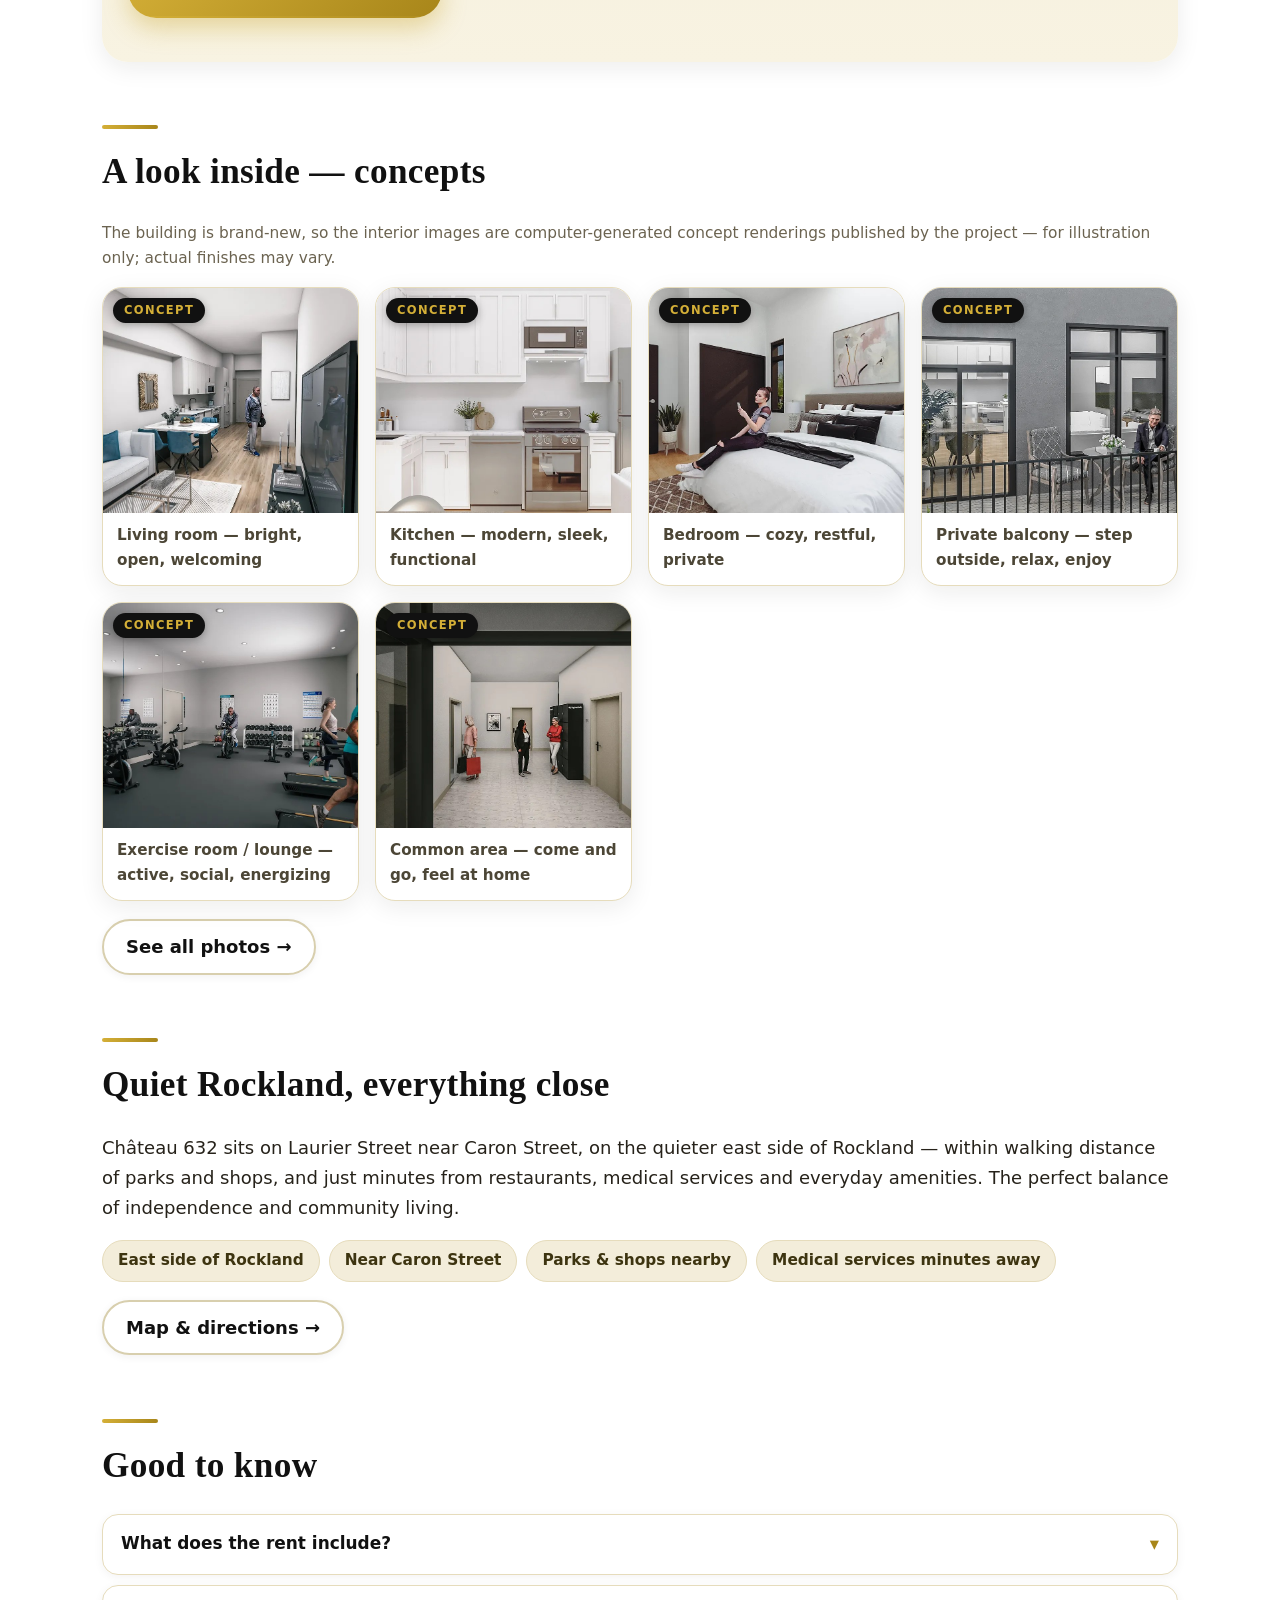
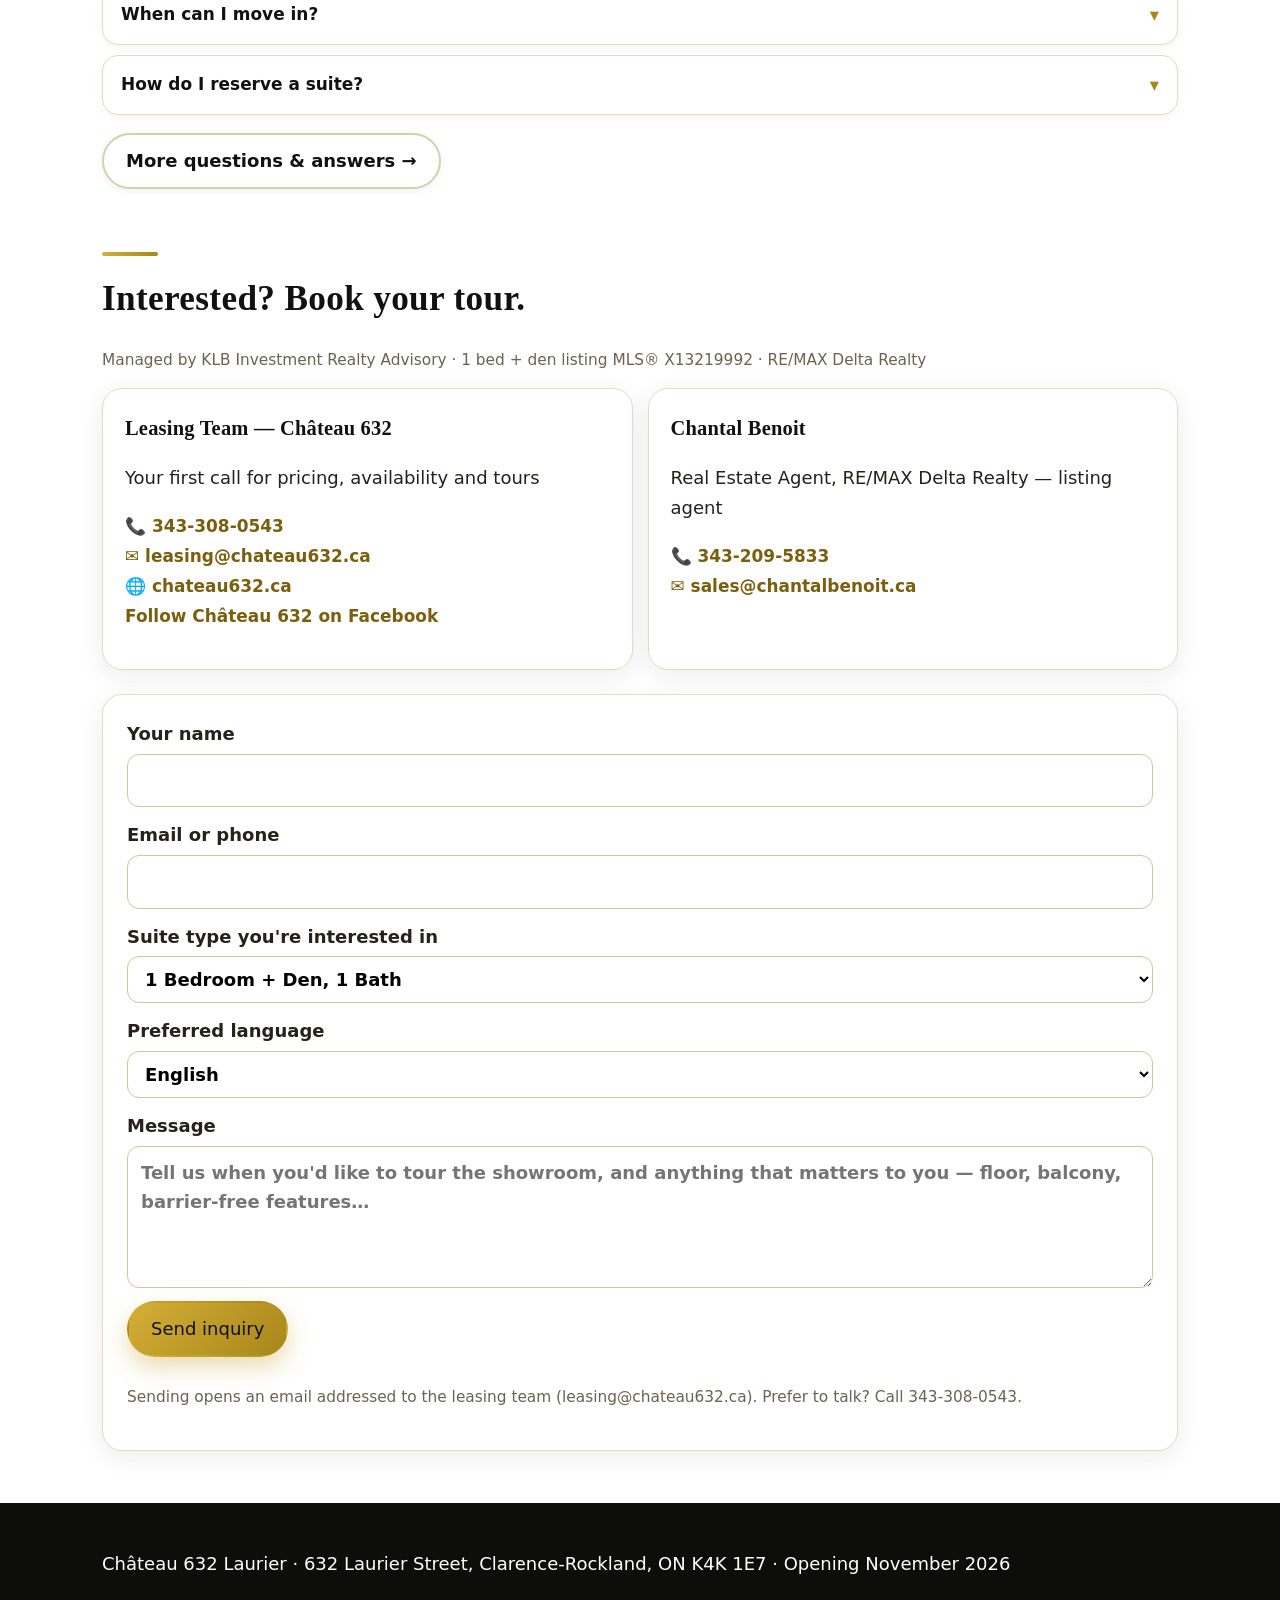
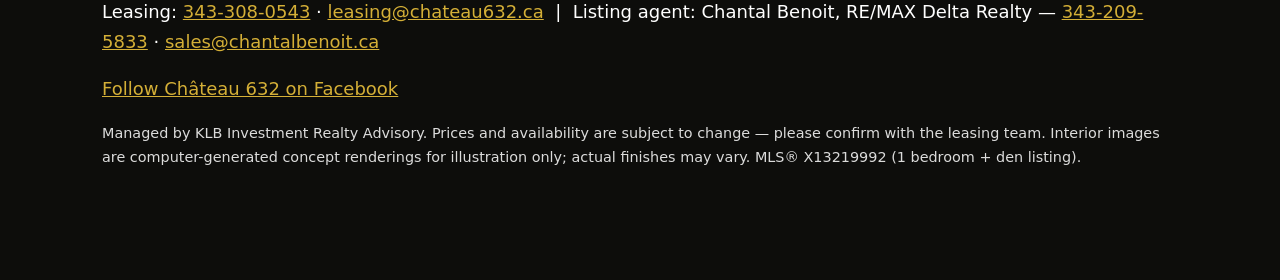
==== commit 6f8f46ef: "Château 632 site v5 — studios fully leased, remove studio promotion" ====
--- a/index.html
+++ b/index.html
@@ -4,7 +4,7 @@
 <meta charset="UTF-8">
 <meta name="viewport" content="width=device-width, initial-scale=1">
 <title>Château 632 Laurier — Brand-New 55+ Apartments for Rent in Rockland, ON | Opening November 2026</title>
-<meta name="description" content="Brand-new hotel-inspired 55+ apartment community at 632 Laurier Street, Clarence-Rockland, ON K4K 1E7. Studio, 1 bed + den and 2 bed suites, $1,300–$4,000/month all-inclusive (heat, hydro, water). Opening November 2026 — now reserving. Leasing: 343-308-0543.">
+<meta name="description" content="Brand-new hotel-inspired 55+ apartment community at 632 Laurier Street, Clarence-Rockland, ON K4K 1E7. 1 bed + den and 2 bed suites available from $2,495/month — all-inclusive (heat, hydro, water). Studios are fully leased. Opening November 2026 — now reserving. Leasing: 343-308-0543.">
 <link rel="canonical" href="https://rockland-rentals.github.io/chateau-632-laurier/">
 <link rel="alternate" hreflang="fr" href="fr/">
 <link rel="alternate" hreflang="en" href="./">
@@ -14,7 +14,7 @@
 <link rel="icon" href="assets/favicon.svg" type="image/svg+xml">
 <meta property="og:type" content="website">
 <meta property="og:title" content="Château 632 Laurier — 55+ Apartments for Rent in Rockland, ON">
-<meta property="og:description" content="Brand-new hotel-inspired adult living in Clarence-Rockland. All-inclusive $1,300–$4,000/month. Opening November 2026 — 35% already reserved.">
+<meta property="og:description" content="Brand-new hotel-inspired adult living in Clarence-Rockland. Suites available from $2,495/month — all-inclusive. Opening November 2026 — 35% already reserved.">
 <meta property="og:image" content="https://rockland-rentals.github.io/chateau-632-laurier/assets/img/hero.jpg">
 <meta property="og:url" content="https://rockland-rentals.github.io/chateau-632-laurier/">
 <link rel="preload" as="image" href="assets/img/hero.jpg">
@@ -43,7 +43,7 @@
     <h1>Château 632 Laurier</h1>
     <p class="addr">📍 632 Laurier Street, Clarence-Rockland (Rockland), ON&nbsp; K4K&nbsp;1E7</p>
     <div class="badges">
-      <span class="hl">$1,300–$4,000/month — all-inclusive</span><span>Adults 55+</span><span>Heat · Hydro · Water included</span><span>Elevator building</span><span>Barrier-free suites available</span><span>Opening November 2026</span>
+      <span class="hl">Suites available from $2,495/month — all-inclusive</span><span>Adults 55+</span><span>Heat · Hydro · Water included</span><span>Elevator building</span><span>Barrier-free suites available</span><span>Opening November 2026</span>
     </div>
     <div class="cta-row">
       <a class="btn primary" href="#contact">Book a tour</a>
@@ -65,7 +65,7 @@
   <section id="highlights">
     <h2>Highlights</h2>
     <div class="grid">
-      <div class="card"><strong>All-inclusive rent</strong><span>One monthly rent from $1,300–$4,000 covers heat, hydro and water — no surprise utility bills</span></div>
+      <div class="card"><strong>All-inclusive rent</strong><span>Available suites from $2,495/month — one monthly rent covers heat, hydro and water, with no surprise utility bills</span></div>
       <div class="card"><strong>Hotel-inspired living</strong><span>A brand-new 3-storey community designed for adults 55+, managed by KLB Investment Realty Advisory</span></div>
       <div class="card"><strong>10-foot ceilings</strong><span>Soaring ceilings and modern open-concept layouts that feel bright and spacious</span></div>
       <div class="card"><strong>In-suite laundry</strong><span>Your own washer and dryer, plus high-end appliances — fridge, stove, dishwasher, microwave and hood fan included</span></div>
@@ -79,12 +79,12 @@
 
   <section id="suites">
     <h2>Choose your suite</h2>
-    <p>Three suite styles, one all-inclusive idea: heat, hydro and water are in the rent, in every suite.</p>
+    <p>Two suite styles available, one all-inclusive idea: heat, hydro and water are in the rent, in every suite.</p>
     <div class="grid">
-      <div class="card"><strong>Studio / Bachelor</strong><span class="price">$1,300–$4,000 range</span><span>Simple, smart single-room living in the building-wide all-inclusive range. Contact the leasing team for current studio pricing and availability.</span><p style="margin:.8em 0 0"><a class="btn" href="suites.html">Studio details →</a></p></div>
       <div class="card"><strong>1 Bedroom + Den · 1 Bath</strong><span class="price">From $2,495/month</span><span>The most flexible plan — a den for guests, hobbies or a home office. Listed sizes run 700–1,100 sq. ft. across the 1-bedroom listings.</span><p style="margin:.8em 0 0"><a class="btn" href="suites.html">1 bed + den details →</a></p></div>
       <div class="card"><strong>2 Bedrooms · 2 Baths</strong><span class="price">$2,995/month</span><span>Room to spread out — or to host family in comfort, with a second full bathroom.</span><p style="margin:.8em 0 0"><a class="btn" href="suites.html">2 bedroom details →</a></p></div>
     </div>
+    <p class="note">Studios are now fully leased.</p>
     <p class="note">Parking and storage are available — pricing on request from the leasing team. Some suites are barrier-free / wheelchair-accessible.</p>
   </section>
 
@@ -199,7 +199,6 @@
       <label>Email or phone <input name="contact" required></label>
       <label>Suite type you're interested in
         <select name="suite">
-          <option>Studio / Bachelor</option>
           <option>1 Bedroom + Den, 1 Bath</option>
           <option>2 Bedrooms, 2 Baths</option>
           <option>Not sure yet</option>
--- a/assets/style.css
+++ b/assets/style.css
@@ -149,3 +149,9 @@
 .reveal{opacity:0;transform:translateY(16px);transition:opacity .6s ease,transform .6s ease}
 .reveal.in{opacity:1;transform:none}
 @media (prefers-reduced-motion: reduce){*{transition:none!important;scroll-behavior:auto}.reveal{opacity:1;transform:none}}
+
+/* v4: construction timeline + suite-plan lines */
+.timeline{list-style:none;padding:0;margin:1em 0}
+.timeline li{margin:.55em 0;font-size:1.06rem;background:var(--cream);border-left:5px solid var(--gold);border-radius:12px;padding:10px 16px 10px 2.6em;position:relative;box-shadow:0 2px 8px rgba(30,25,10,.05)}
+.timeline li::before{content:"✓";position:absolute;left:.9em;top:10px;color:var(--gold2);font-weight:800}
+.plan-line{display:block;margin-top:.5em;font-size:1rem}
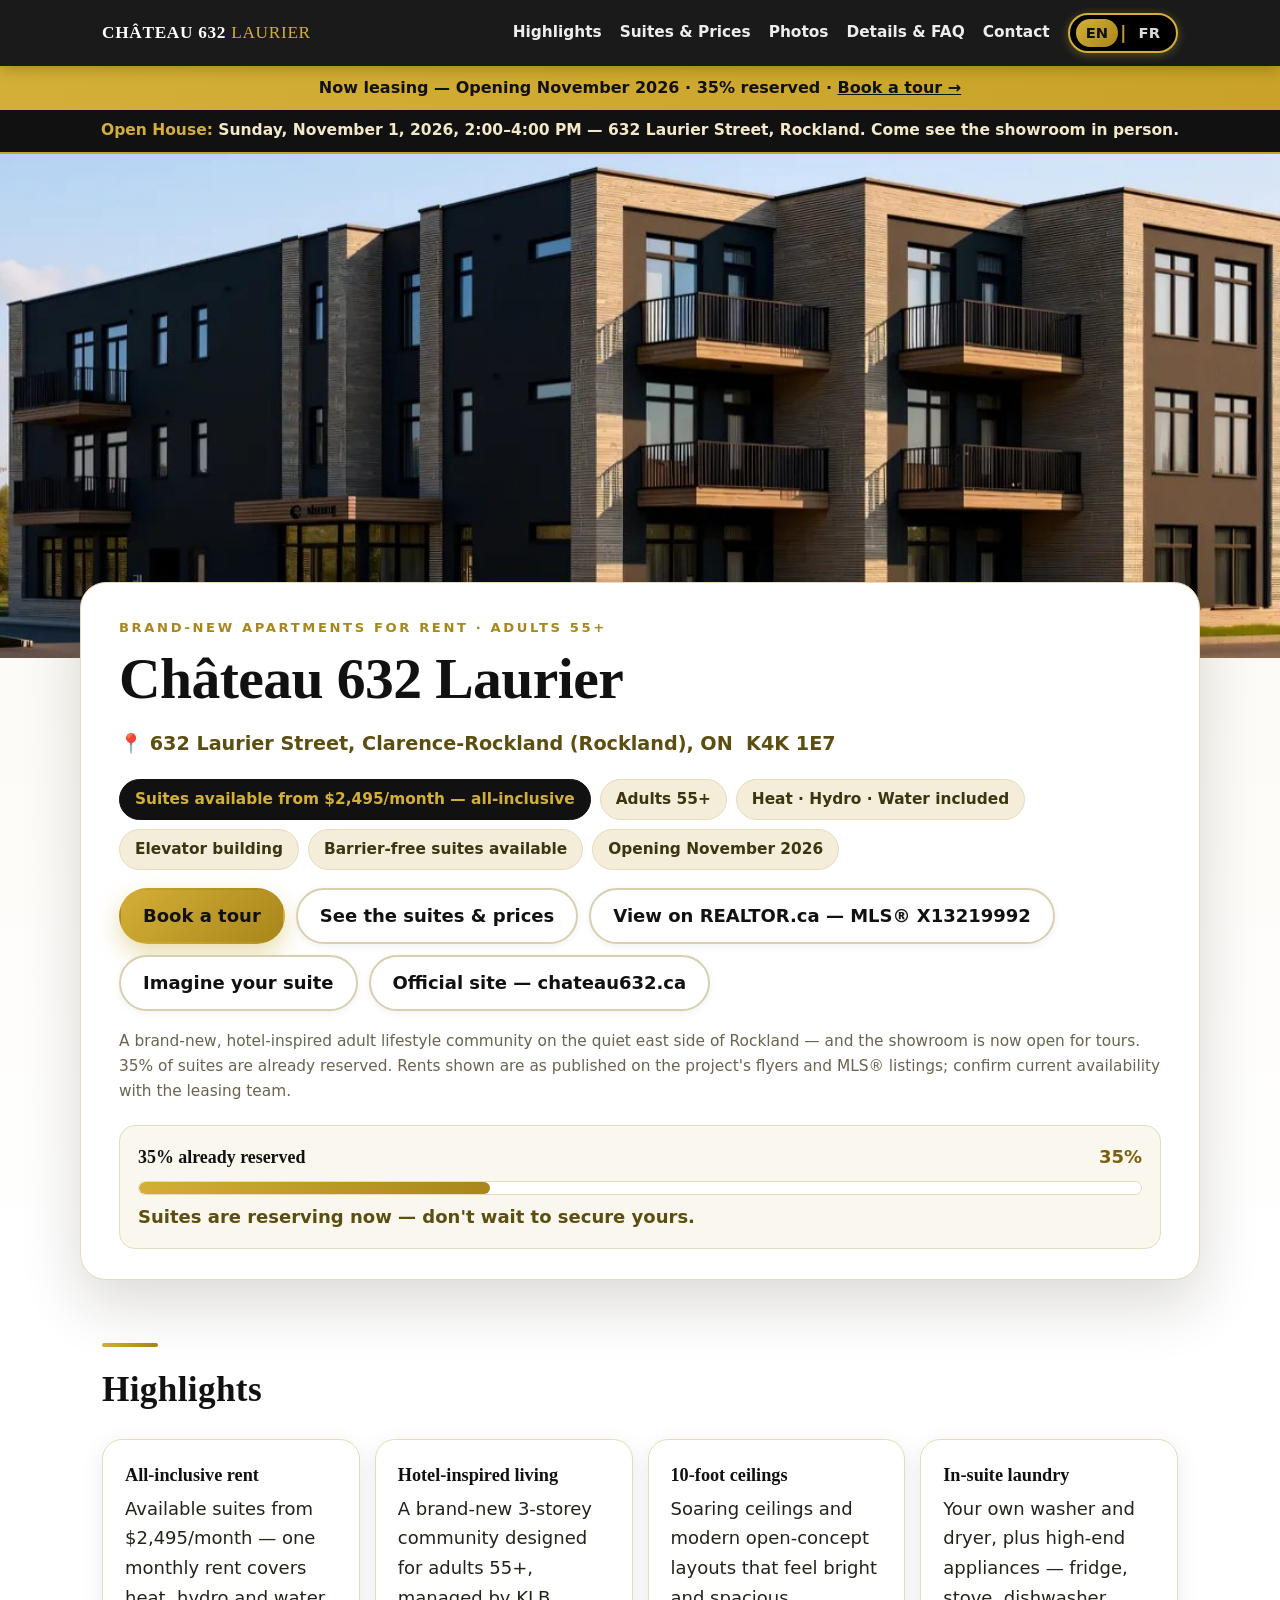
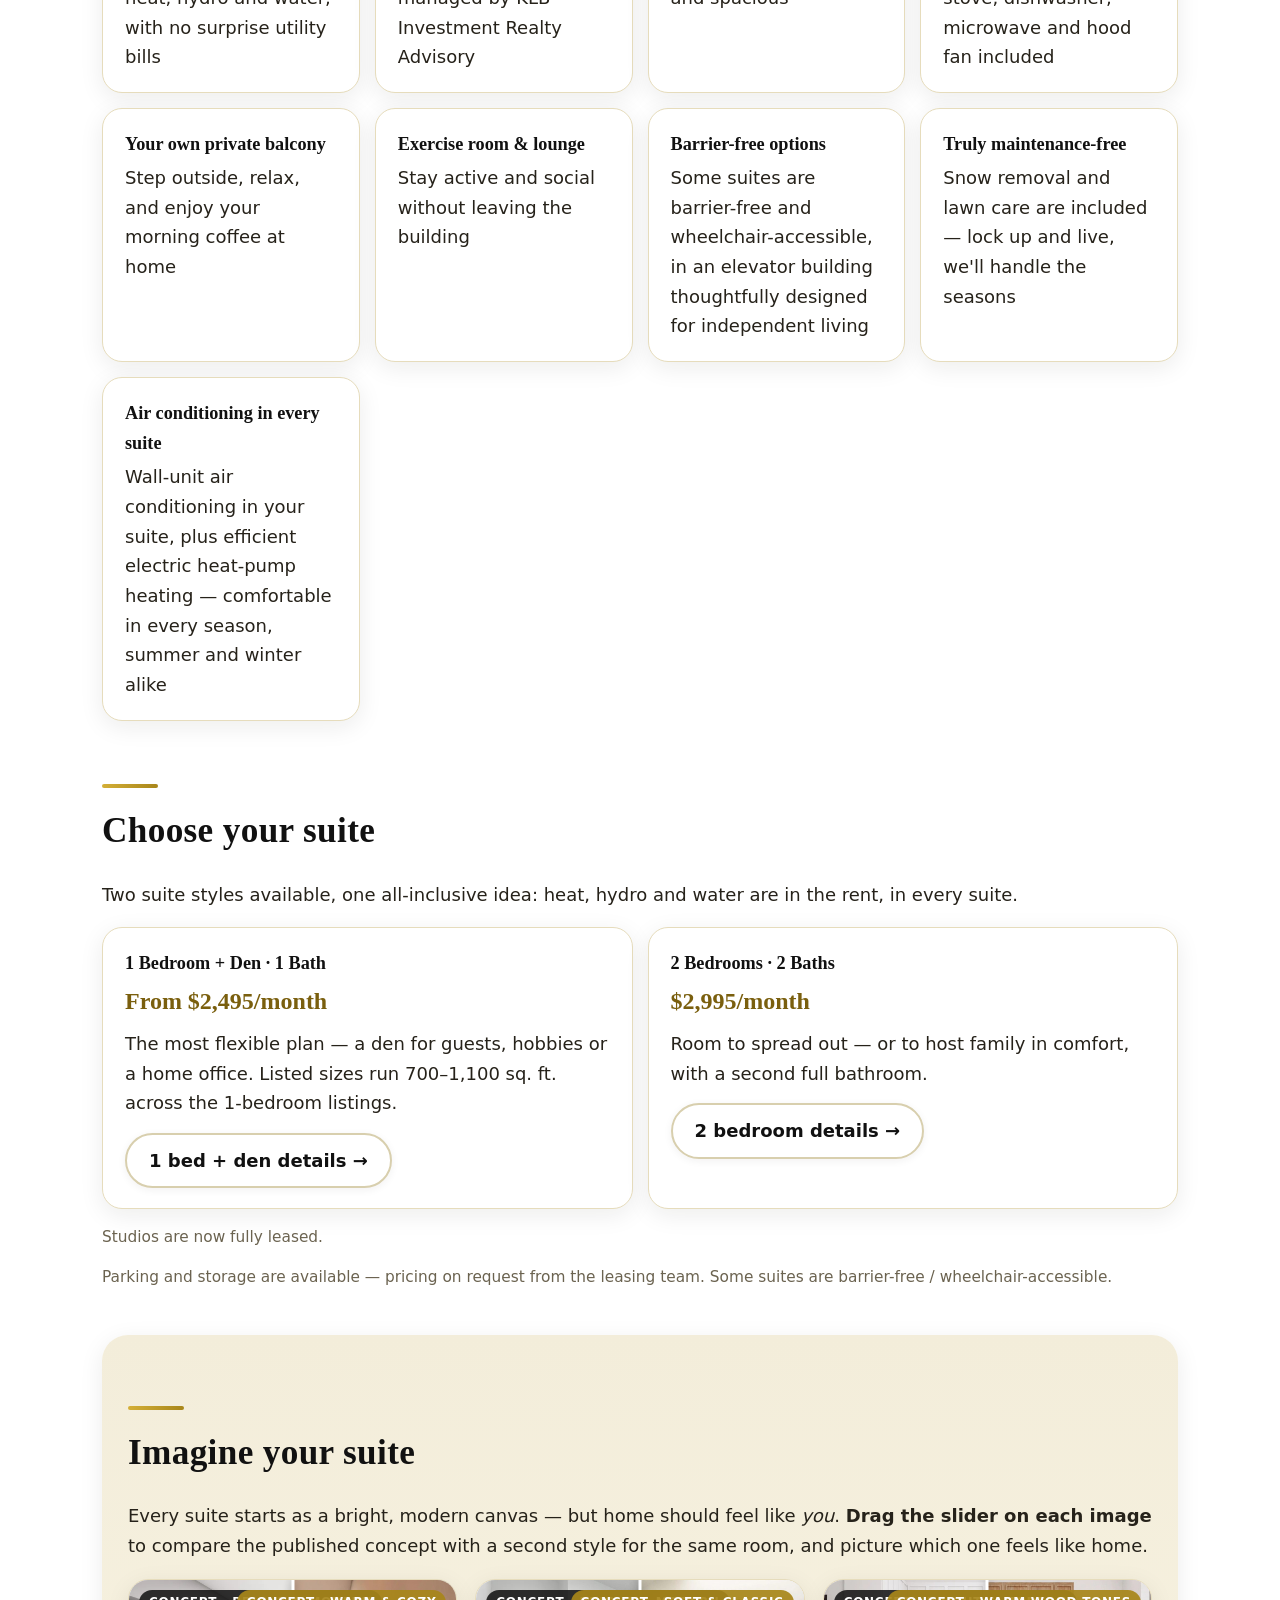
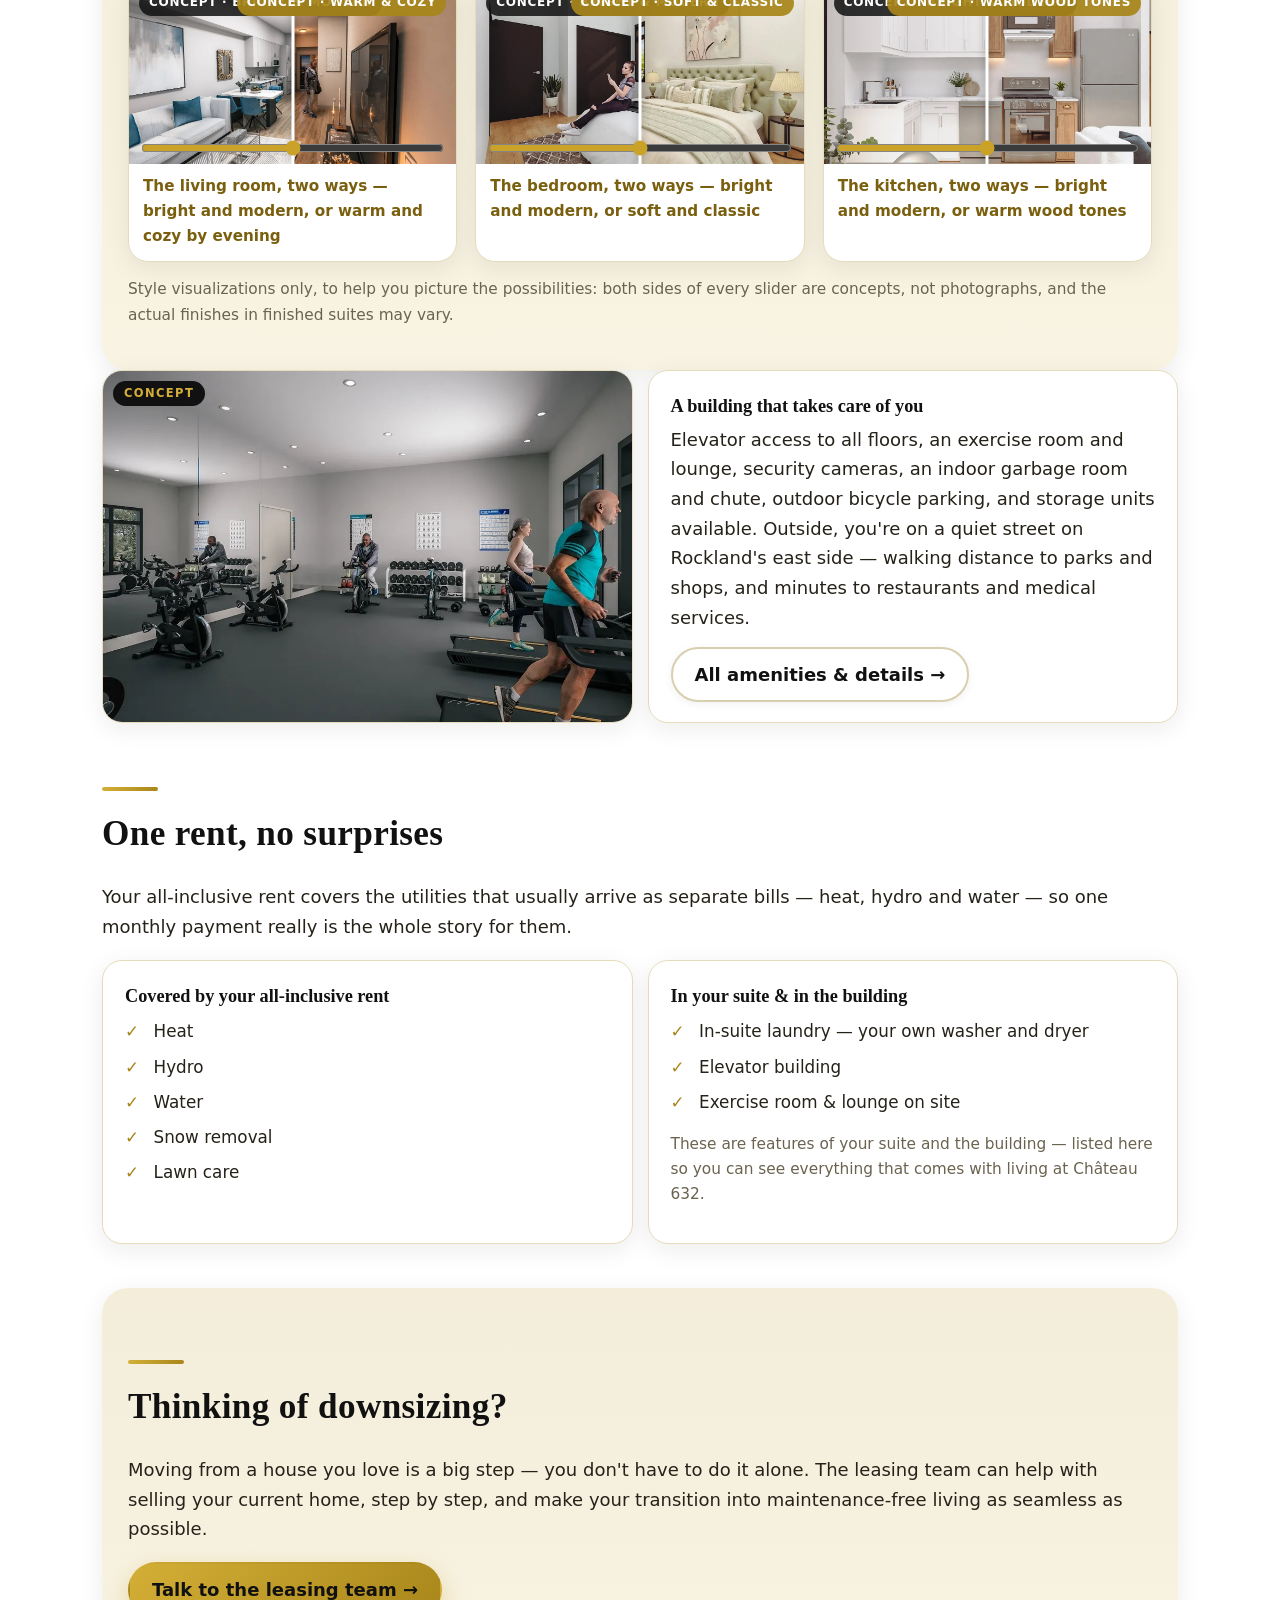
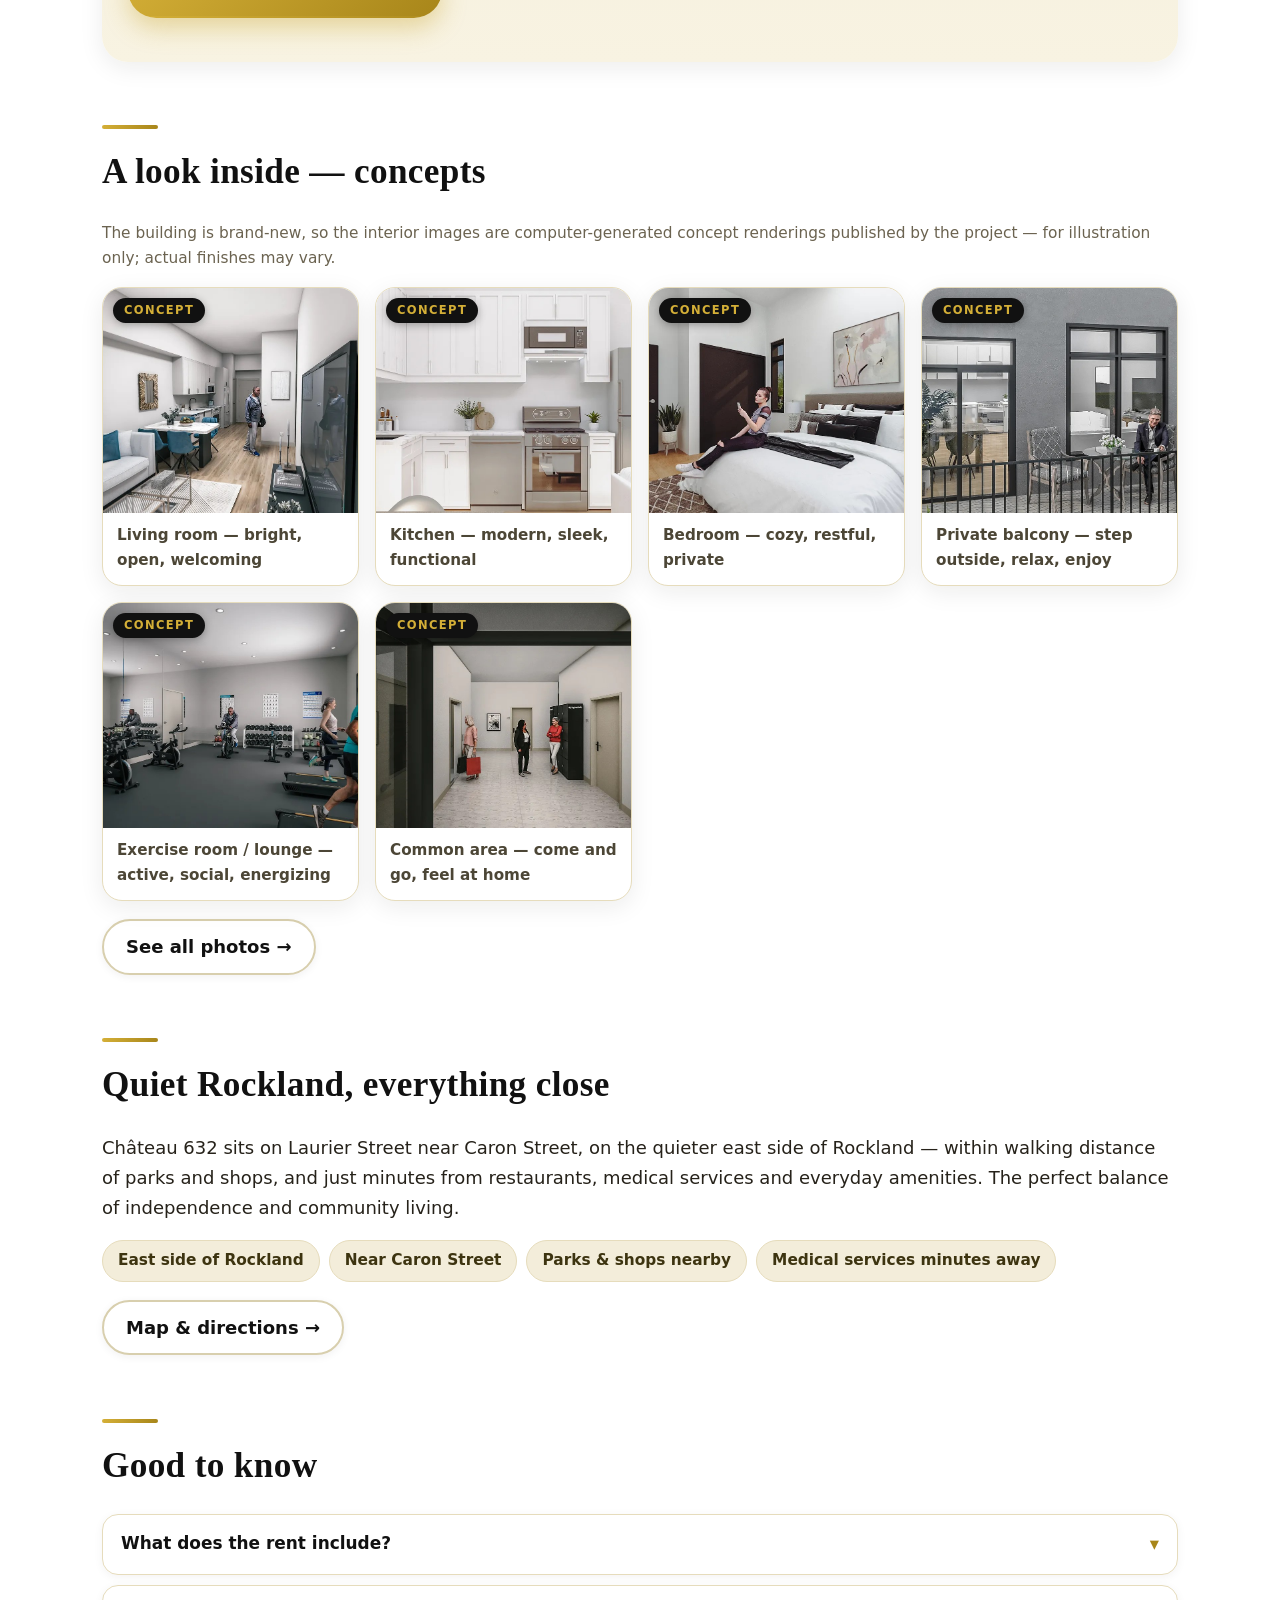
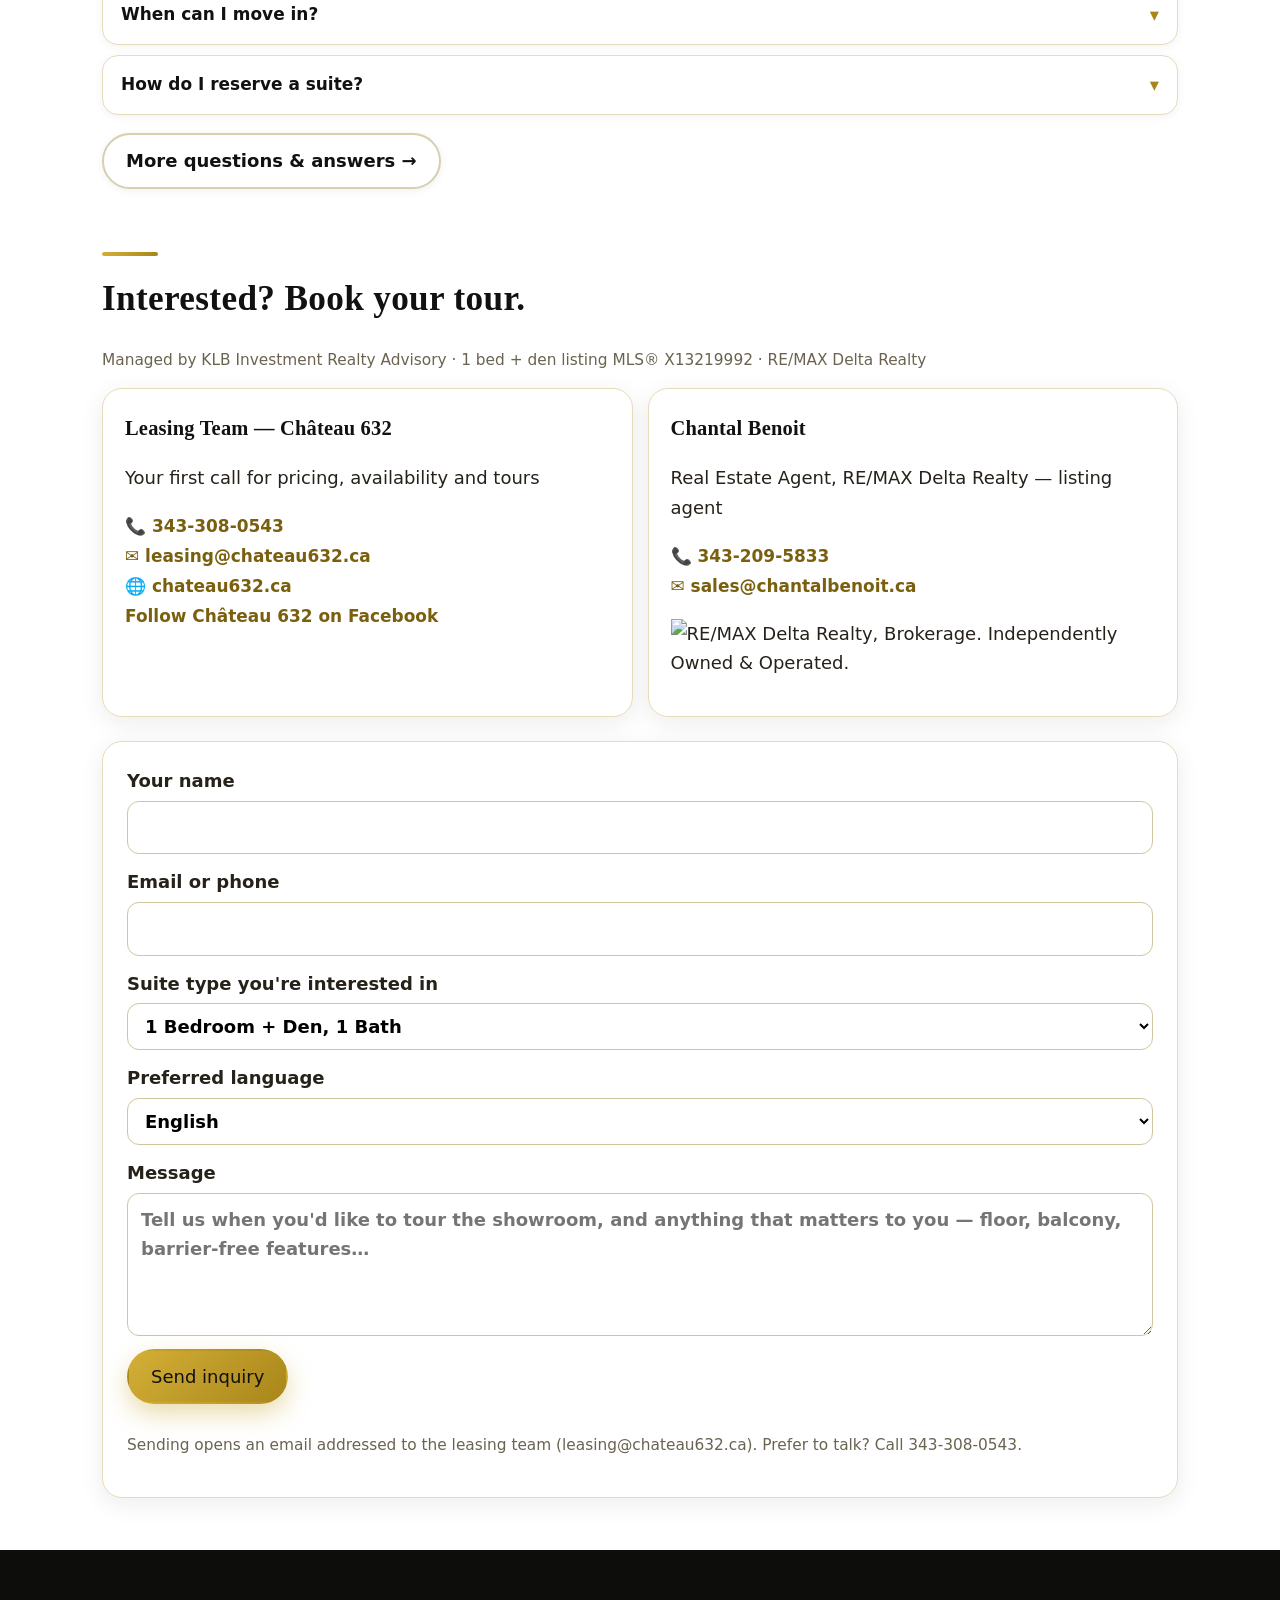
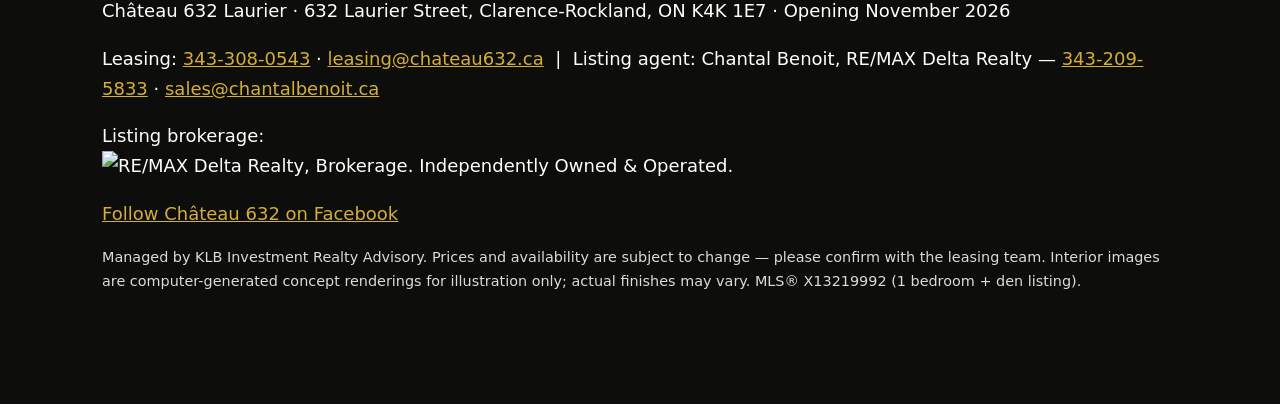
==== commit ad483963: "Château 632 site v6 — RE/MAX Delta Realty logo in footer" ====
--- a/index.html
+++ b/index.html
@@ -191,6 +191,7 @@
         <h3>Chantal Benoit</h3>
         <p>Real Estate Agent, RE/MAX Delta Realty — listing agent</p>
         <p><a href="tel:+13432095833">📞 343-209-5833</a><br><a href="mailto:sales@chantalbenoit.ca">✉️ sales@chantalbenoit.ca</a></p>
+        <p><span class="brokerage sm"><img src="assets/img/remax-delta-realty.jpg" alt="RE/MAX Delta Realty, Brokerage. Independently Owned &amp; Operated."></span></p>
       </div>
     </div>
 
@@ -221,6 +222,7 @@
   <div class="wrap">
     <p>Château 632 Laurier · 632 Laurier Street, Clarence-Rockland, ON K4K 1E7 · Opening November 2026</p>
     <p>Leasing: <a href="tel:+13433080543">343-308-0543</a> · <a href="mailto:leasing@chateau632.ca">leasing@chateau632.ca</a> &nbsp;|&nbsp; Listing agent: Chantal Benoit, RE/MAX Delta Realty — <a href="tel:+13432095833">343-209-5833</a> · <a href="mailto:sales@chantalbenoit.ca">sales@chantalbenoit.ca</a></p>
+    <p>Listing brokerage:<br><span class="brokerage"><img src="assets/img/remax-delta-realty.jpg" alt="RE/MAX Delta Realty, Brokerage. Independently Owned &amp; Operated."></span></p>
     <p><a href="https://www.facebook.com/Chateau632" target="_blank" rel="noopener">Follow Château 632 on Facebook</a></p>
     <p class="small">Managed by KLB Investment Realty Advisory. Prices and availability are subject to change — please confirm with the leasing team. Interior images are computer-generated concept renderings for illustration only; actual finishes may vary. MLS® X13219992 (1 bedroom + den listing).</p>
   </div>
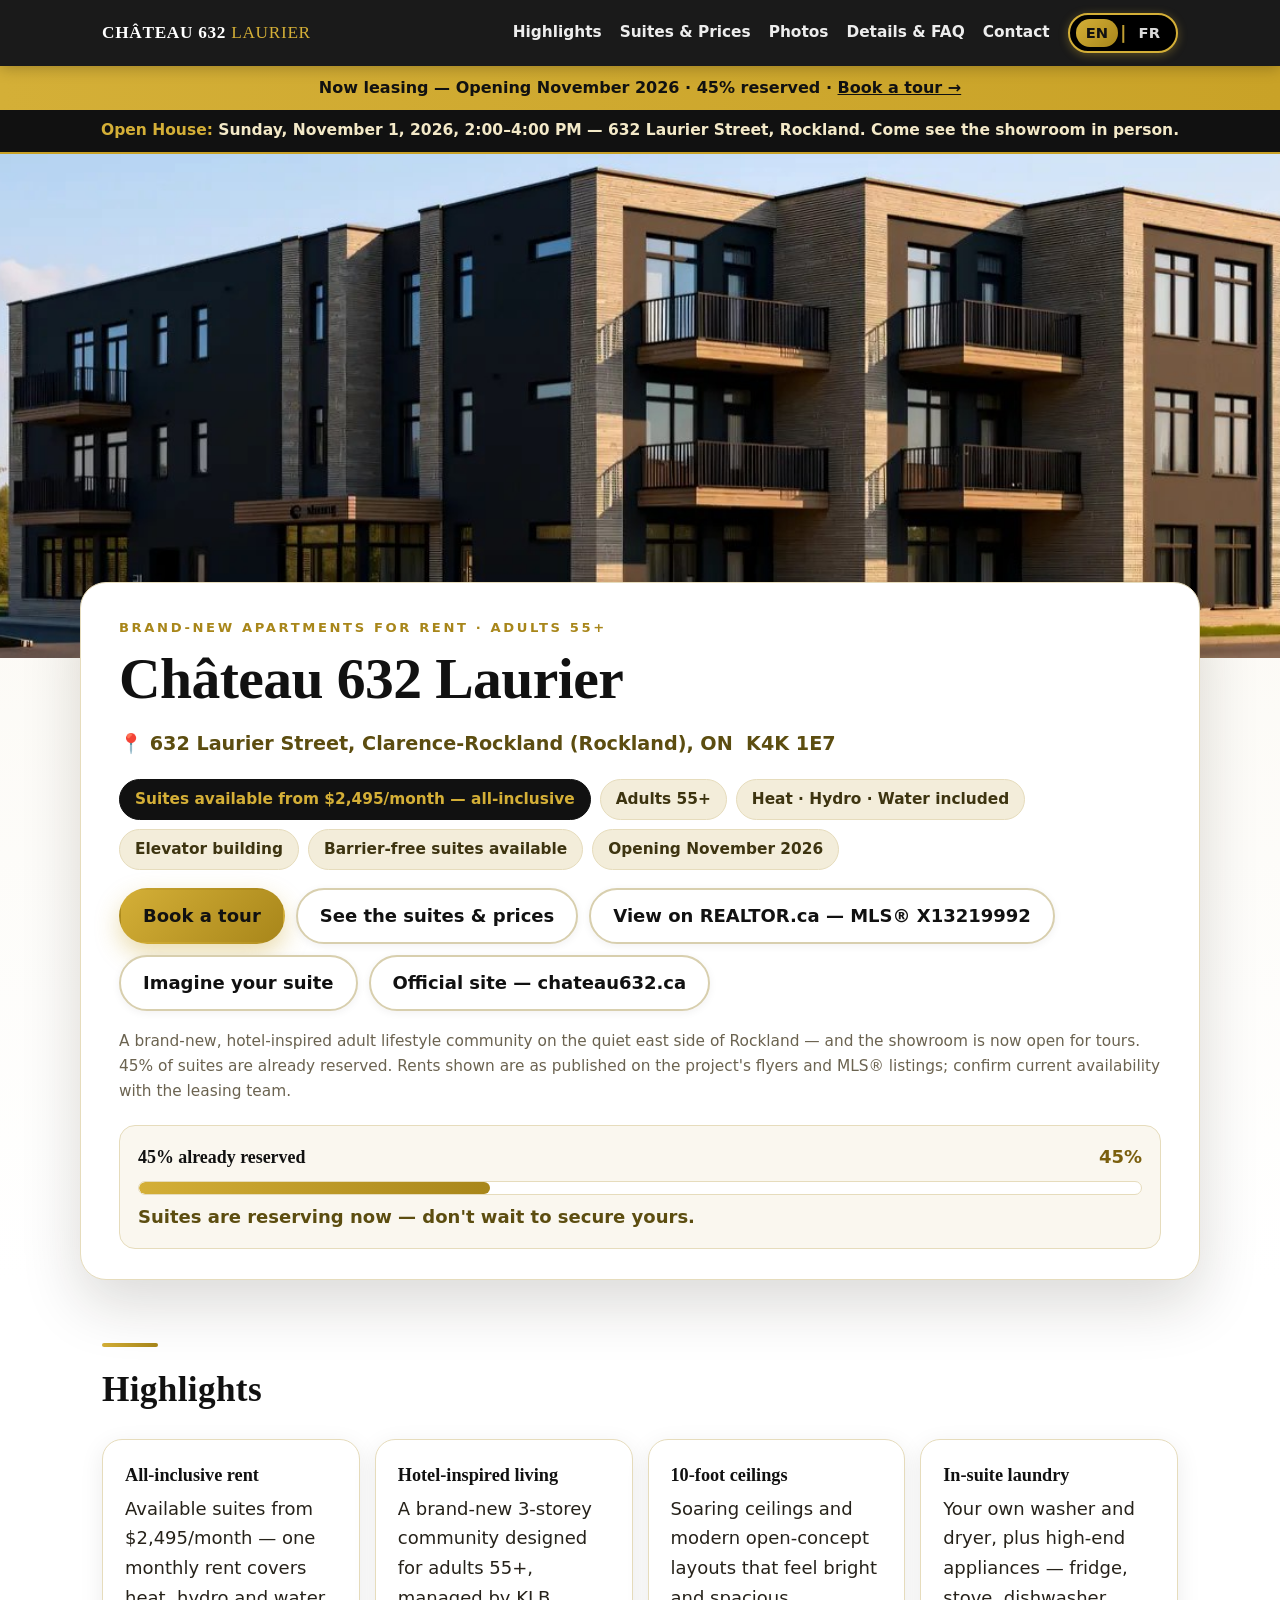
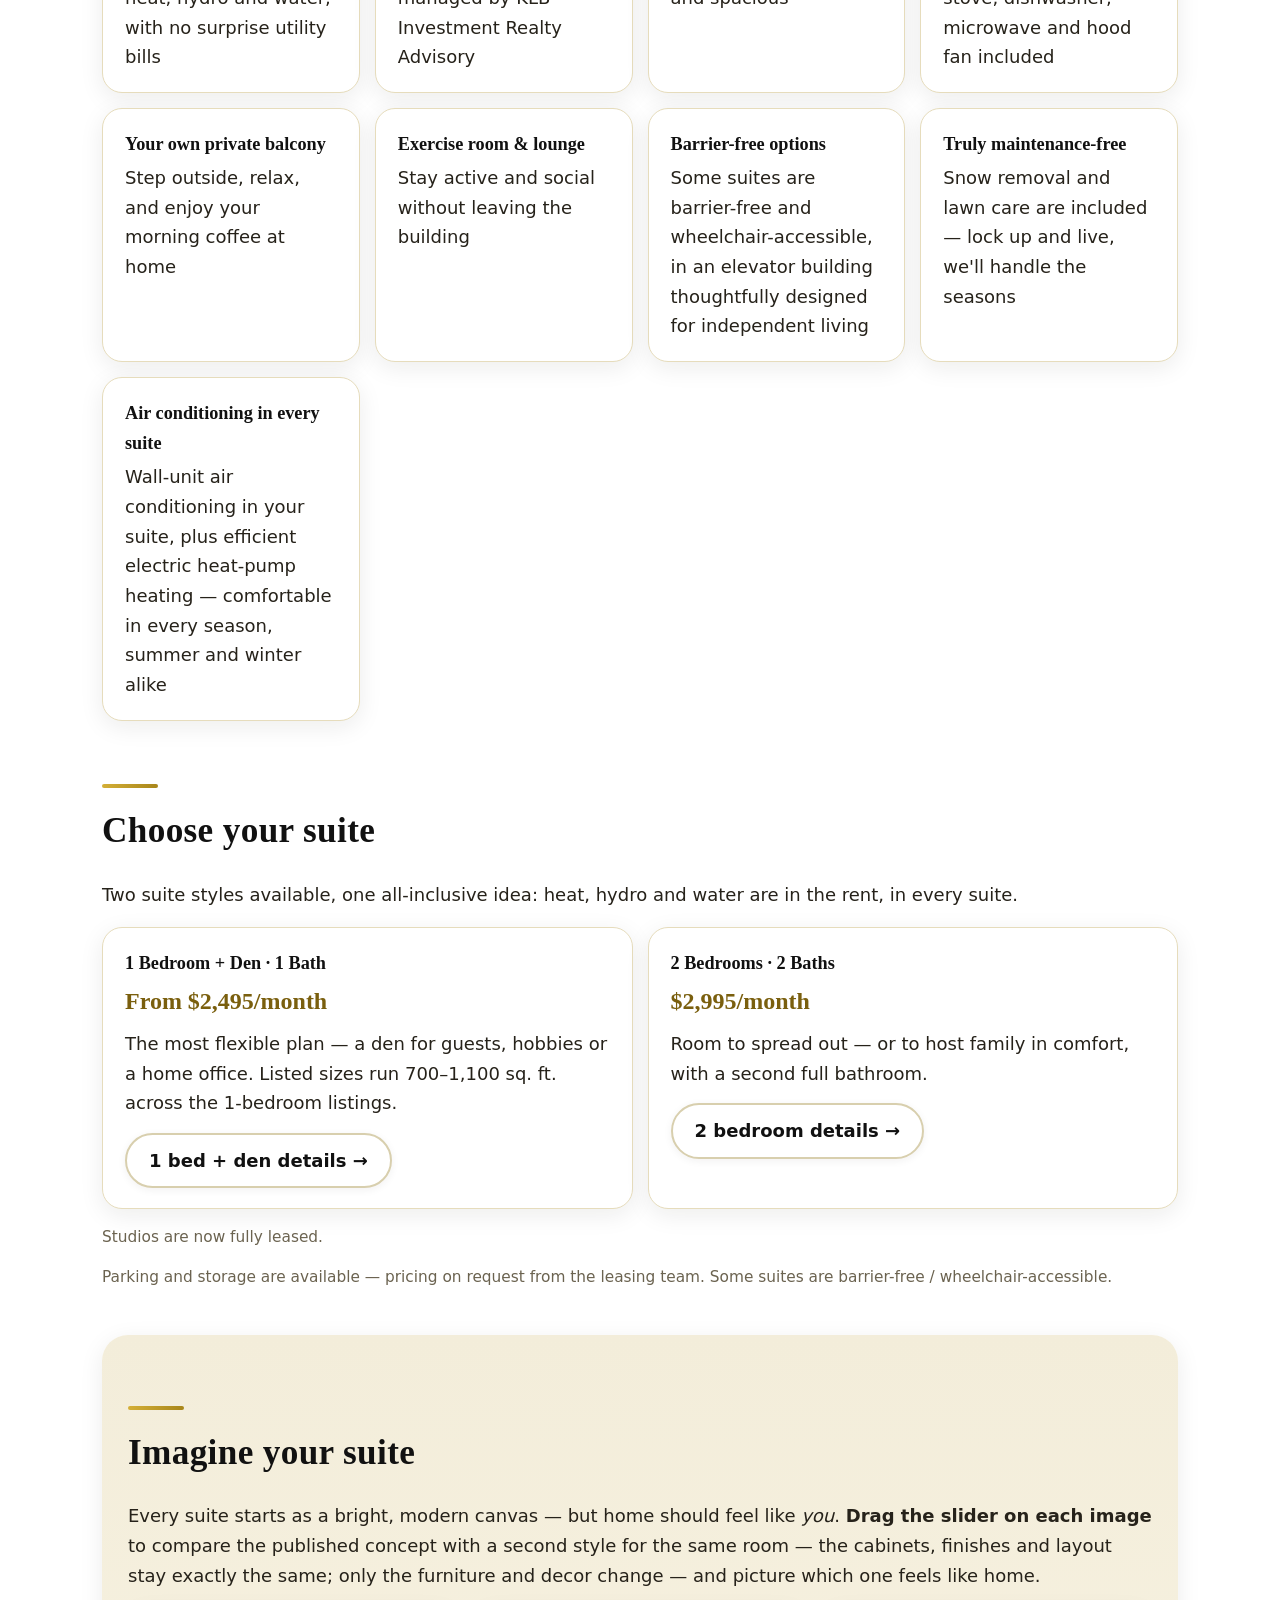
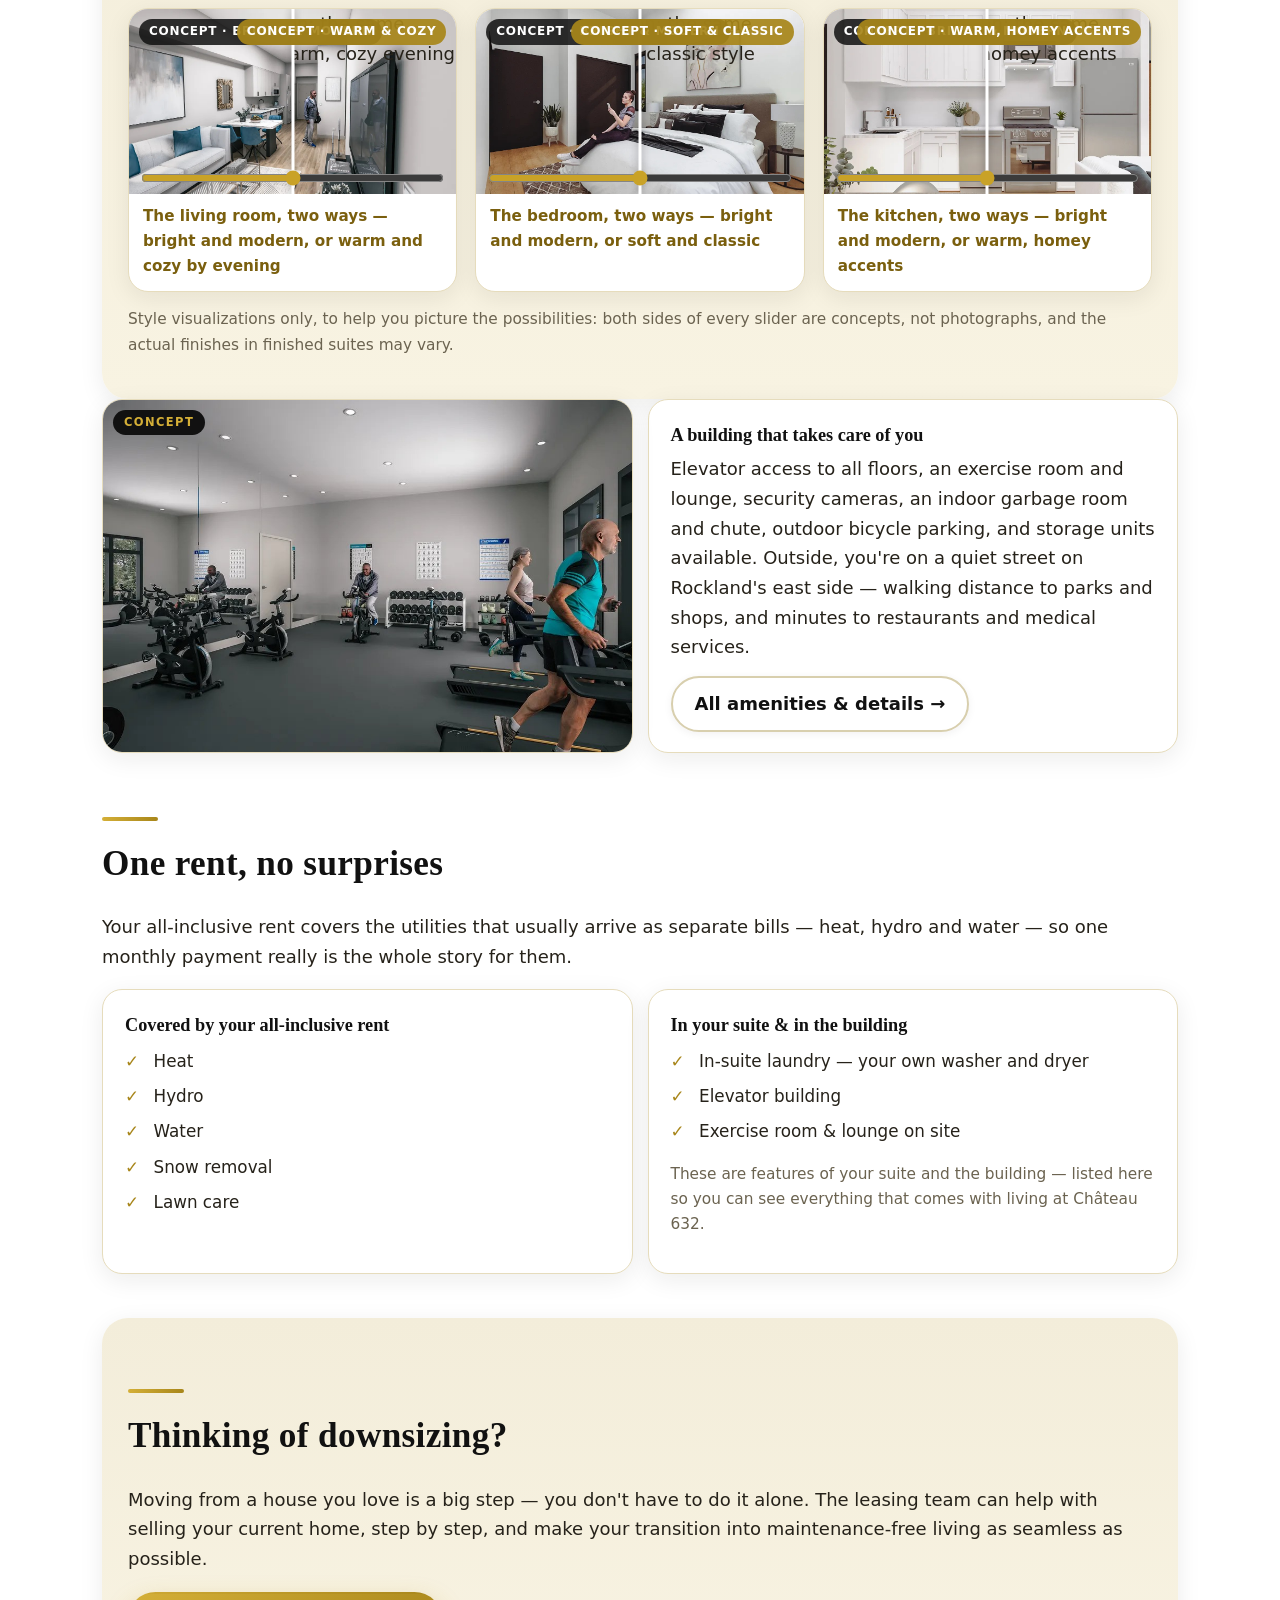
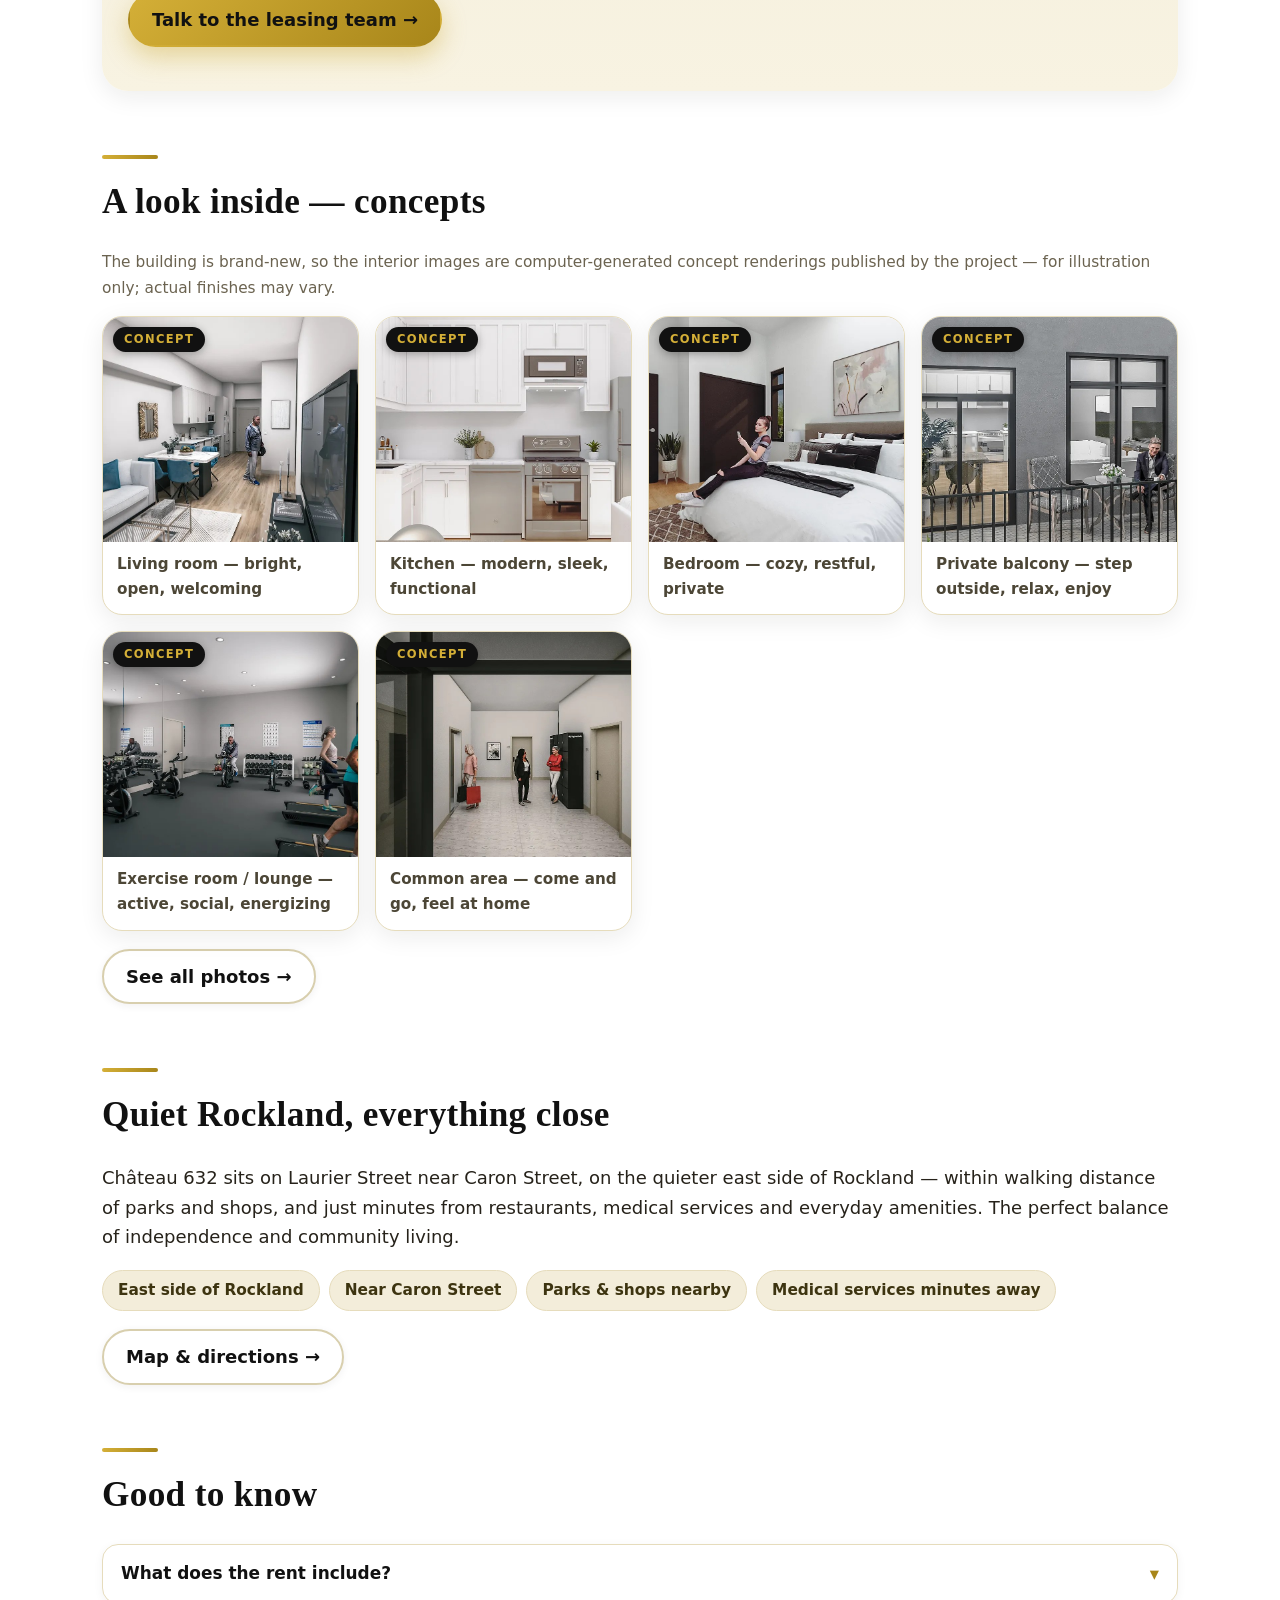
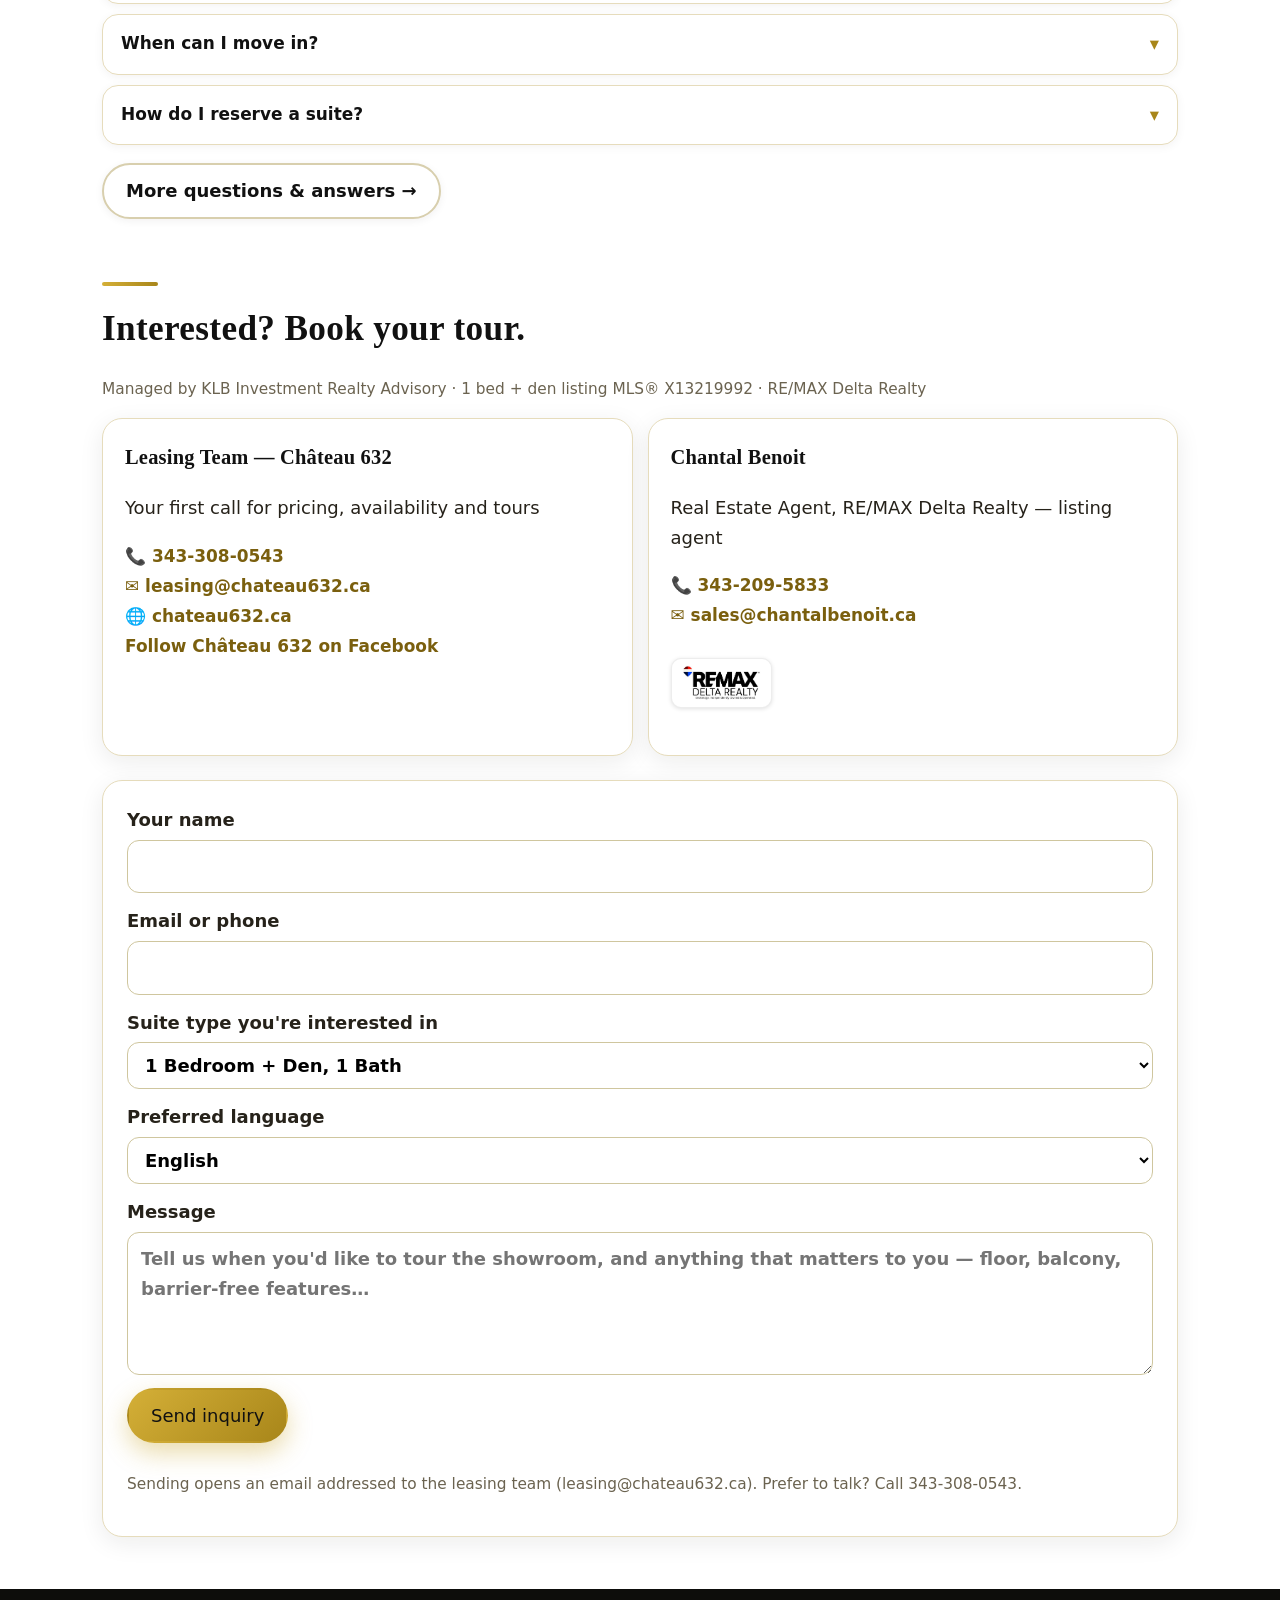
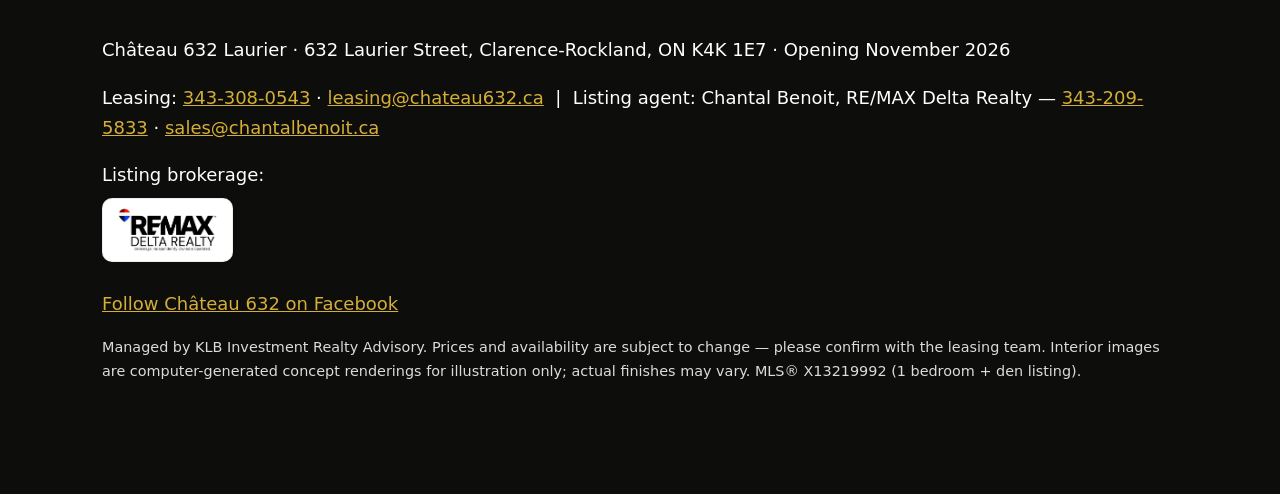
==== commit 21e4c119: "Château 632 site v7 — furniture-only slider styles + 45% reserved" ====
--- a/index.html
+++ b/index.html
@@ -14,7 +14,7 @@
 <link rel="icon" href="assets/favicon.svg" type="image/svg+xml">
 <meta property="og:type" content="website">
 <meta property="og:title" content="Château 632 Laurier — 55+ Apartments for Rent in Rockland, ON">
-<meta property="og:description" content="Brand-new hotel-inspired adult living in Clarence-Rockland. Suites available from $2,495/month — all-inclusive. Opening November 2026 — 35% already reserved.">
+<meta property="og:description" content="Brand-new hotel-inspired adult living in Clarence-Rockland. Suites available from $2,495/month — all-inclusive. Opening November 2026 — 45% already reserved.">
 <meta property="og:image" content="https://rockland-rentals.github.io/chateau-632-laurier/assets/img/hero.jpg">
 <meta property="og:url" content="https://rockland-rentals.github.io/chateau-632-laurier/">
 <link rel="preload" as="image" href="assets/img/hero.jpg">
@@ -33,7 +33,7 @@
     </nav>
   </div>
 </header>
-<div class="leasebar">Now leasing — Opening November 2026 · 35% reserved · <a href="#contact">Book a tour →</a></div>
+<div class="leasebar">Now leasing — Opening November 2026 · 45% reserved · <a href="#contact">Book a tour →</a></div>
 <div class="openhouse"><strong>Open House:</strong> Sunday, November 1, 2026, 2:00–4:00 PM — 632 Laurier Street, Rockland. Come see the showroom in person.</div>
 
 <section class="hero">
@@ -52,10 +52,10 @@
       <a class="btn" href="#vision">Imagine your suite</a>
       <a class="btn" href="https://chateau632.ca" target="_blank" rel="noopener">Official site — chateau632.ca</a>
     </div>
-    <p class="note">A brand-new, hotel-inspired adult lifestyle community on the quiet east side of Rockland — and the showroom is now open for tours. 35% of suites are already reserved. Rents shown are as published on the project's flyers and MLS® listings; confirm current availability with the leasing team.</p>
+    <p class="note">A brand-new, hotel-inspired adult lifestyle community on the quiet east side of Rockland — and the showroom is now open for tours. 45% of suites are already reserved. Rents shown are as published on the project's flyers and MLS® listings; confirm current availability with the leasing team.</p>
     <div class="reserved">
-      <div class="reserved-top"><strong>35% already reserved</strong><span>35%</span></div>
-      <div class="reserved-bar" role="img" aria-label="35 percent of suites already reserved"><div class="reserved-fill"></div></div>
+      <div class="reserved-top"><strong>45% already reserved</strong><span>45%</span></div>
+      <div class="reserved-bar" role="img" aria-label="45 percent of suites already reserved"><div class="reserved-fill"></div></div>
       <p>Suites are reserving now — don't wait to secure yours.</p>
     </div>
   </div>
@@ -91,19 +91,19 @@
 
   <section id="vision" class="concepts">
     <h2>Imagine your suite</h2>
-    <p>Every suite starts as a bright, modern canvas — but home should feel like <em>you</em>. <strong>Drag the slider on each image</strong> to compare the published concept with a second style for the same room, and picture which one feels like home.</p>
+    <p>Every suite starts as a bright, modern canvas — but home should feel like <em>you</em>. <strong>Drag the slider on each image</strong> to compare the published concept with a second style for the same room — the cabinets, finishes and layout stay exactly the same; only the furniture and decor change — and picture which one feels like home.</p>
     <div class="compare-grid">
       <figure>
-        <div class="compare"><img src="assets/img/living-room.jpg" alt="Concept rendering of the living room in a bright, modern style"><img class="cmp-top" src="assets/img/living-room-alt.jpg" alt="Style visualization: the same living room in a warm, cozy evening style"><span class="cmp-label left">Concept · Bright &amp; modern</span><span class="cmp-label right">Concept · Warm &amp; cozy</span><input type="range" min="0" max="100" value="50" aria-label="Slide to compare the living room in bright and modern, and warm and cozy styles"></div>
+        <div class="compare"><img src="assets/img/living-room.jpg" alt="Concept rendering of the living room in a bright, modern style"><img class="cmp-top" src="assets/img/living-room-alt2.jpg" alt="Style visualization: the same living room in a warm, cozy evening style"><span class="cmp-label left">Concept · Bright &amp; modern</span><span class="cmp-label right">Concept · Warm &amp; cozy</span><input type="range" min="0" max="100" value="50" aria-label="Slide to compare the living room in bright and modern, and warm and cozy styles"></div>
         <figcaption>The living room, two ways — bright and modern, or warm and cozy by evening</figcaption>
       </figure>
       <figure>
-        <div class="compare"><img src="assets/img/bedroom.jpg" alt="Concept rendering of the bedroom in a bright, modern style"><img class="cmp-top" src="assets/img/bedroom-alt.jpg" alt="Style visualization: the same bedroom in a soft, classic style"><span class="cmp-label left">Concept · Bright &amp; modern</span><span class="cmp-label right">Concept · Soft &amp; classic</span><input type="range" min="0" max="100" value="50" aria-label="Slide to compare the bedroom in bright and modern, and soft and classic styles"></div>
+        <div class="compare"><img src="assets/img/bedroom.jpg" alt="Concept rendering of the bedroom in a bright, modern style"><img class="cmp-top" src="assets/img/bedroom-alt2.jpg" alt="Style visualization: the same bedroom in a soft, classic style"><span class="cmp-label left">Concept · Bright &amp; modern</span><span class="cmp-label right">Concept · Soft &amp; classic</span><input type="range" min="0" max="100" value="50" aria-label="Slide to compare the bedroom in bright and modern, and soft and classic styles"></div>
         <figcaption>The bedroom, two ways — bright and modern, or soft and classic</figcaption>
       </figure>
       <figure>
-        <div class="compare"><img src="assets/img/kitchen.jpg" alt="Concept rendering of the kitchen in a bright, modern style"><img class="cmp-top" src="assets/img/kitchen-alt.jpg" alt="Style visualization: the same kitchen in warm wood tones"><span class="cmp-label left">Concept · Bright &amp; modern</span><span class="cmp-label right">Concept · Warm wood tones</span><input type="range" min="0" max="100" value="50" aria-label="Slide to compare the kitchen in bright and modern, and warm wood-tone styles"></div>
-        <figcaption>The kitchen, two ways — bright and modern, or warm wood tones</figcaption>
+        <div class="compare"><img src="assets/img/kitchen.jpg" alt="Concept rendering of the kitchen in a bright, modern style"><img class="cmp-top" src="assets/img/kitchen-alt2.jpg" alt="Style visualization: the same kitchen in warm, homey accents"><span class="cmp-label left">Concept · Bright &amp; modern</span><span class="cmp-label right">Concept · Warm, homey accents</span><input type="range" min="0" max="100" value="50" aria-label="Slide to compare the kitchen in bright and modern, and warm, homey-accent styles"></div>
+        <figcaption>The kitchen, two ways — bright and modern, or warm, homey accents</figcaption>
       </figure>
     </div>
     <p class="note">Style visualizations only, to help you picture the possibilities: both sides of every slider are concepts, not photographs, and the actual finishes in finished suites may vary.</p>
@@ -173,7 +173,7 @@
   <section id="faq-teaser" class="faq">
     <h2>Good to know</h2>
     <details><summary>What does the rent include?</summary><p>Heat, hydro and water are included in every suite's rent, and snow removal and lawn care are included too. Parking and storage are available — ask the leasing team for current pricing.</p></details>
-    <details><summary>When can I move in?</summary><p>Château 632 opens in November 2026, and reservations are open now — 35% of suites are already reserved. The showroom is open for tours.</p></details>
+    <details><summary>When can I move in?</summary><p>Château 632 opens in November 2026, and reservations are open now — 45% of suites are already reserved. The showroom is open for tours.</p></details>
     <details><summary>How do I reserve a suite?</summary><p>Call the leasing team at <a href="tel:+13433080543">343-308-0543</a> or email <a href="mailto:leasing@chateau632.ca">leasing@chateau632.ca</a> to book a tour and choose your suite.</p></details>
     <p><a class="btn" href="details.html#faq">More questions &amp; answers →</a></p>
   </section>
--- a/assets/style.css
+++ b/assets/style.css
@@ -140,6 +140,11 @@
 footer{background:#0d0d0b;color:#fff;margin-top:52px;padding:28px 0 96px}
 footer a{color:var(--goldbright)}
 footer .small{opacity:.85}
+.brokerage{display:inline-block;background:#fff;border:1px solid rgba(0,0,0,.07);border-radius:10px;padding:8px 14px;margin-top:8px;line-height:0;box-shadow:0 1px 4px rgba(0,0,0,.12)}
+.brokerage img{height:46px;width:auto;display:block}
+.brokerage.sm{padding:6px 10px;margin:10px 0 0}
+.brokerage.sm img{height:36px}
+@media(max-width:700px){.brokerage img{height:38px}.brokerage.sm img{height:32px}}
 .callbar{position:fixed;left:0;right:0;bottom:0;background:rgba(255,255,255,.97);border-top:1px solid #ddd;display:none;z-index:30;box-shadow:0 -4px 16px rgba(0,0,0,.1)}
 .callbar a{flex:1;text-align:center;padding:14px 4px;font-weight:800;color:#7a5f0e;text-decoration:none;border-right:1px solid #eee}
 .callbar a:first-child{background:var(--black);color:var(--goldbright)}
